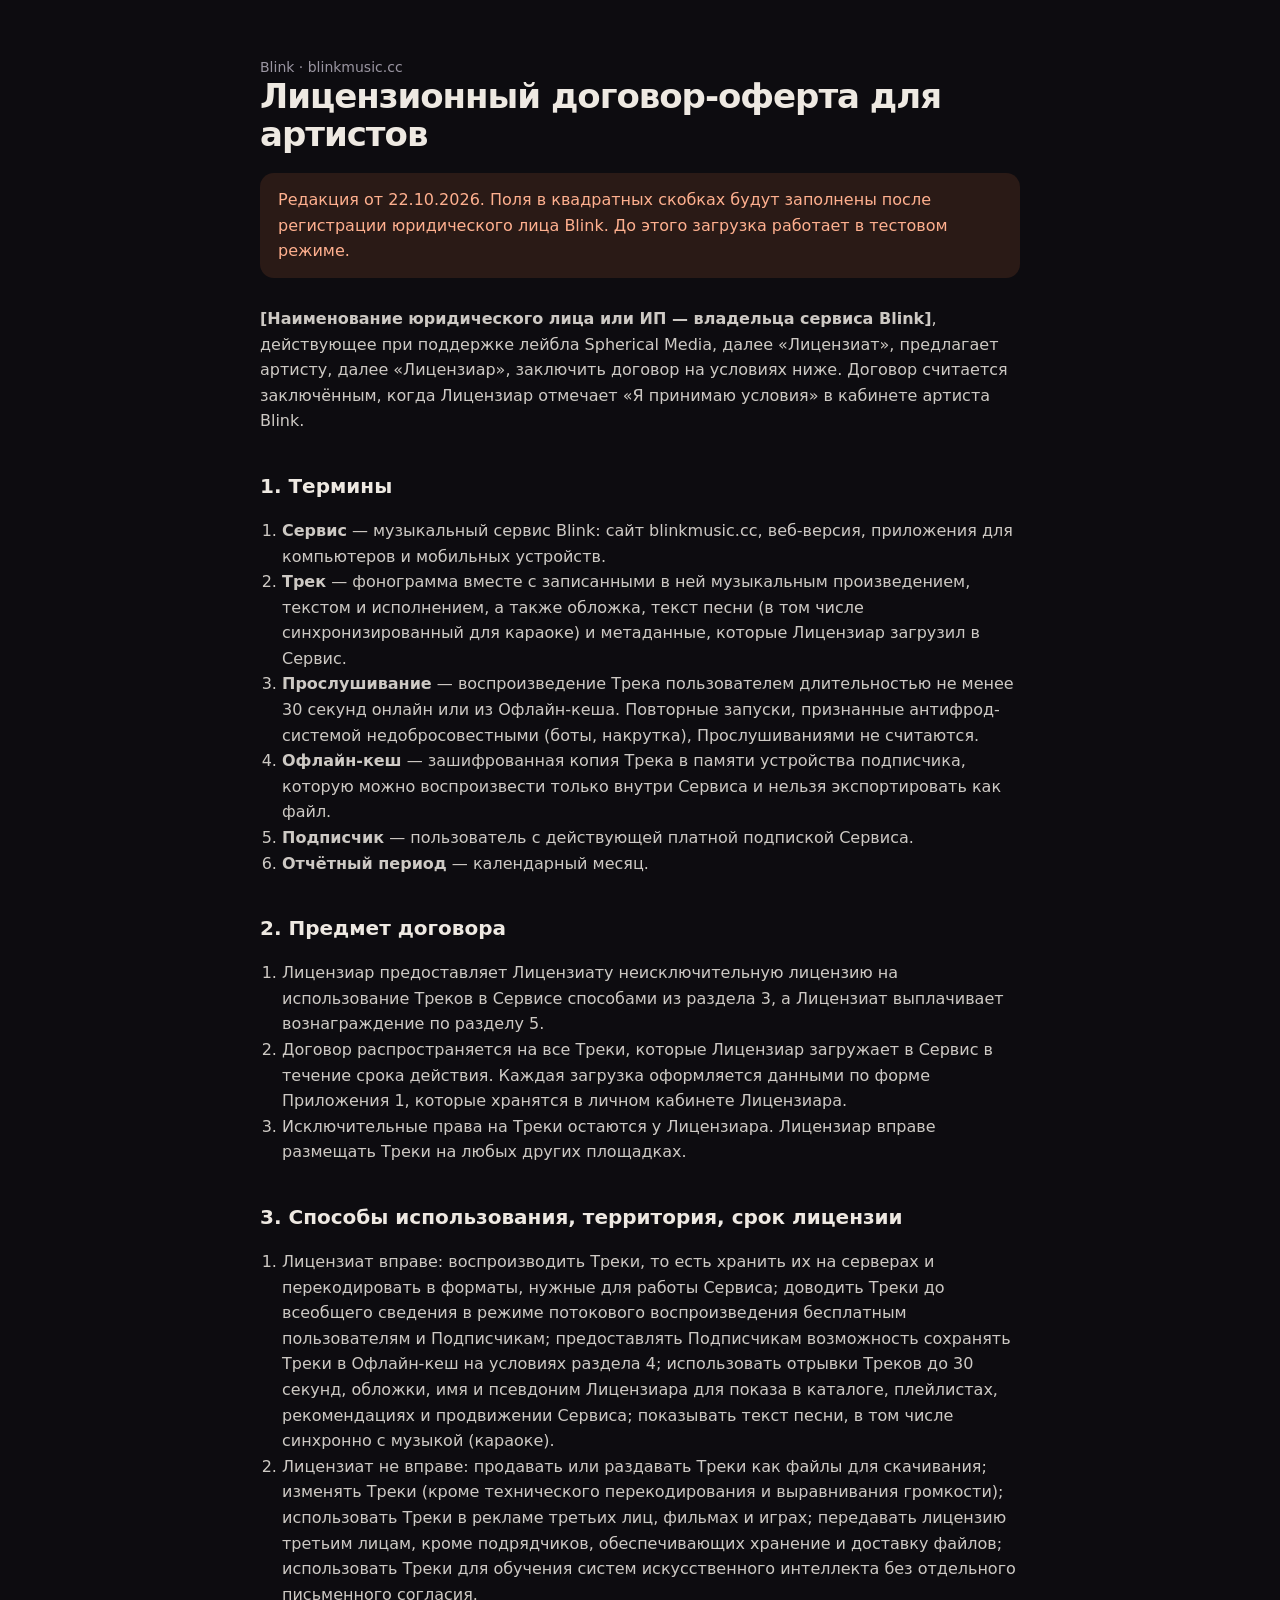
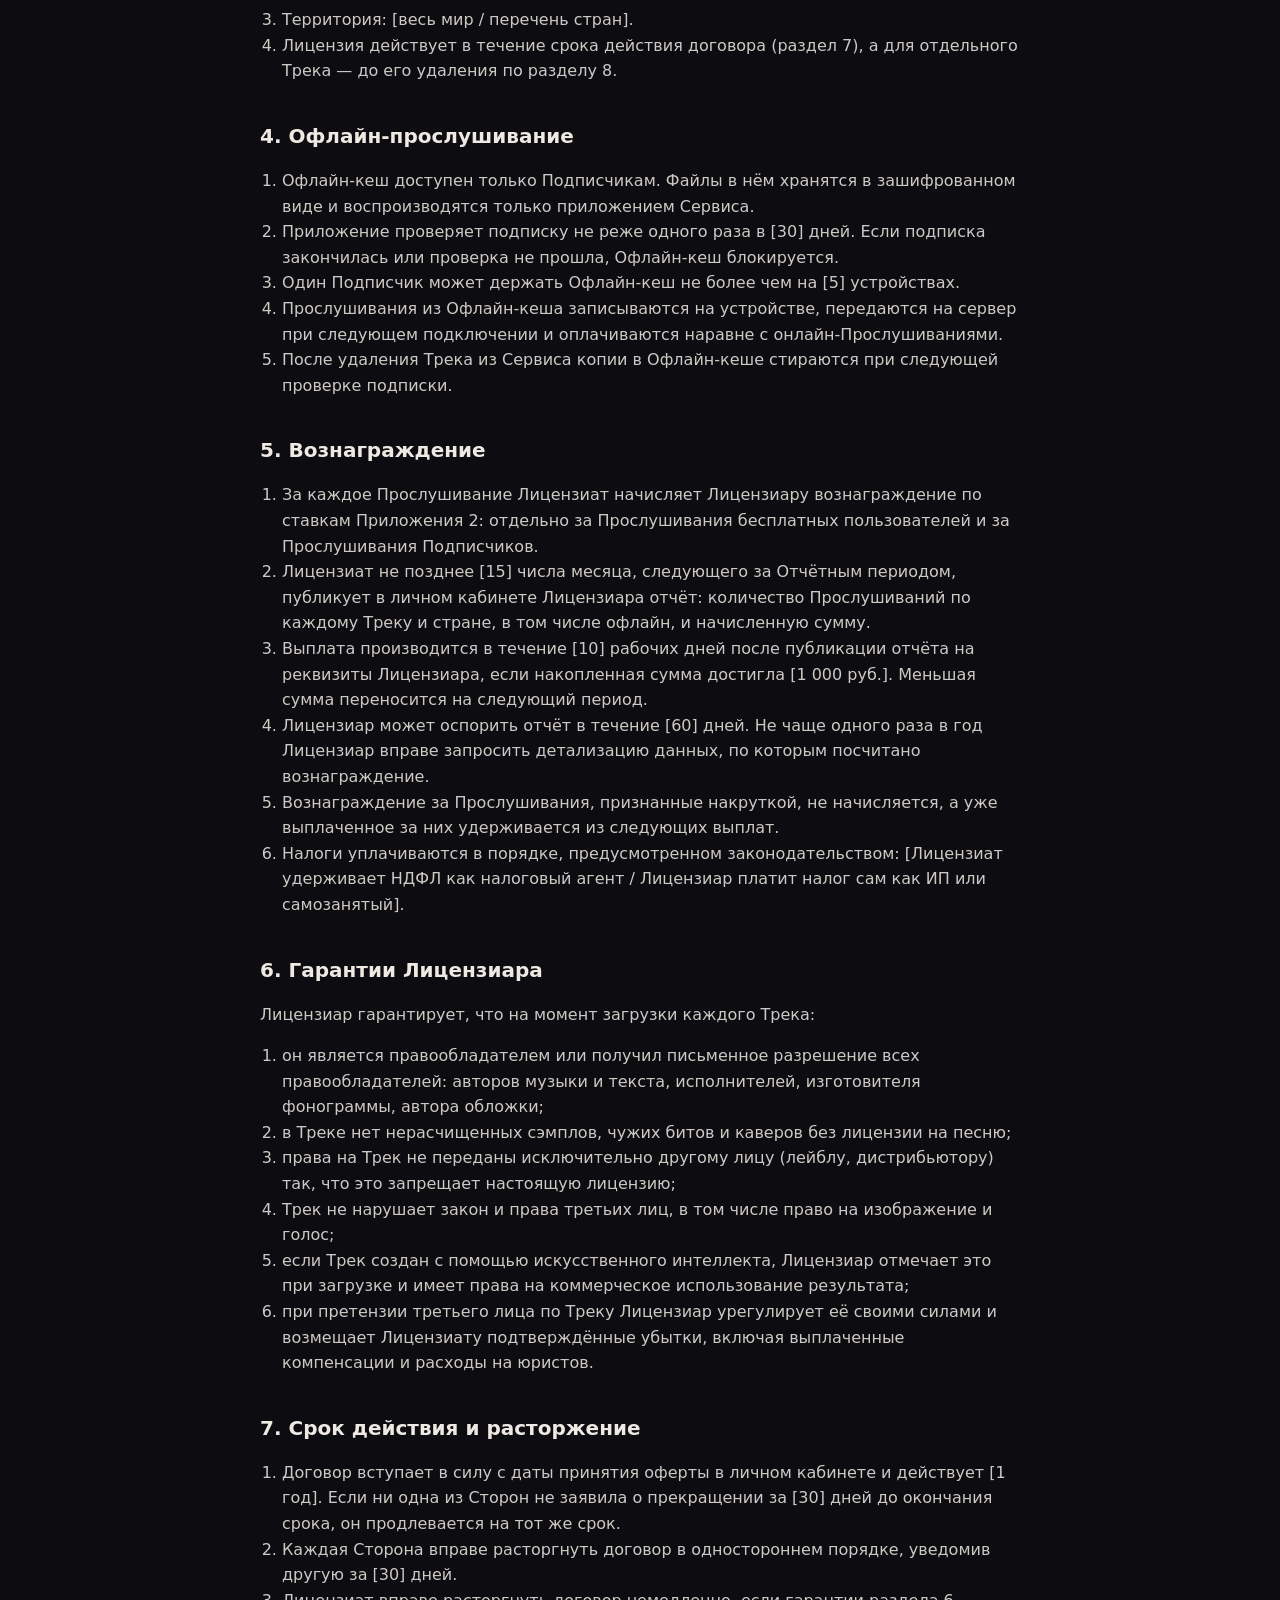
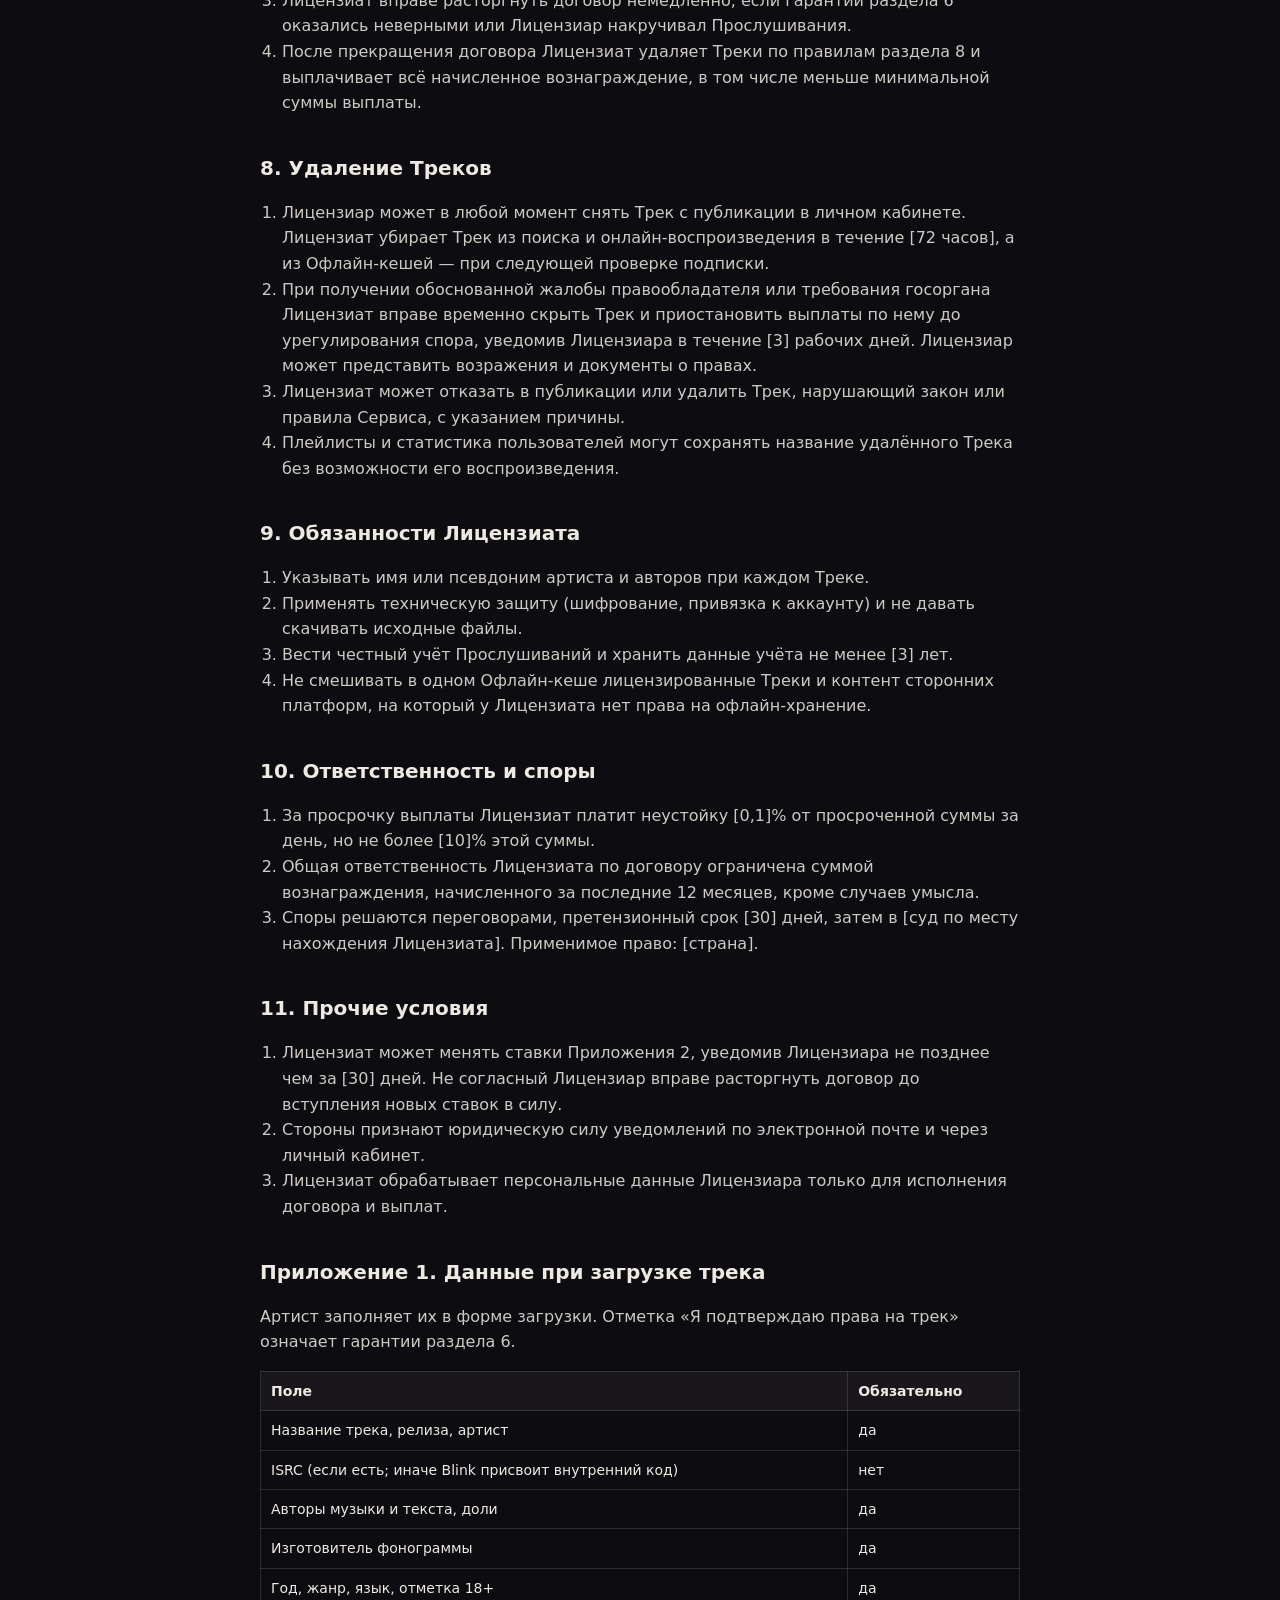
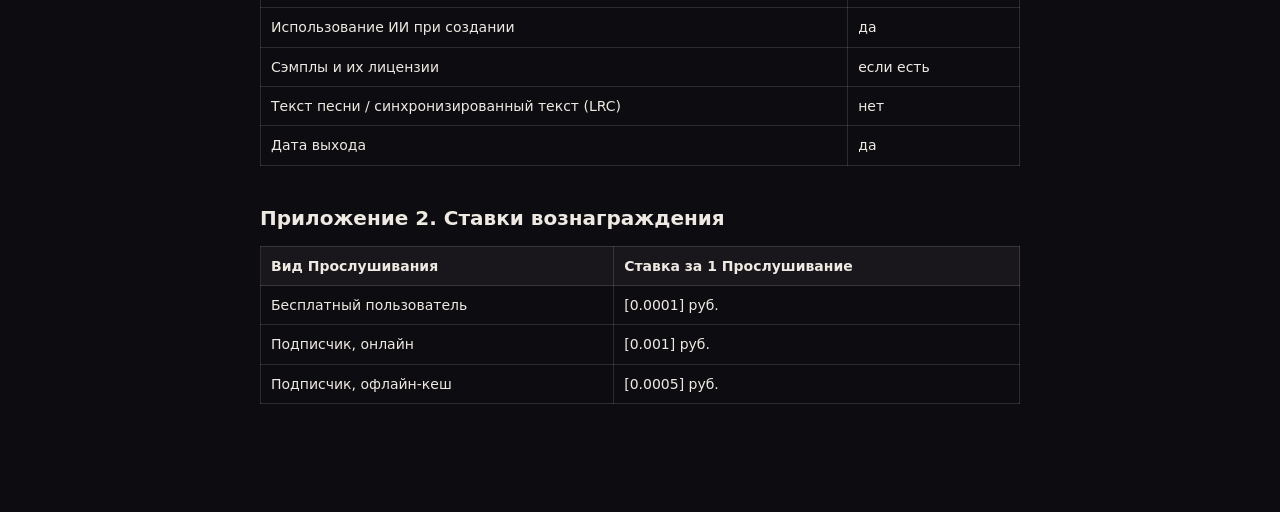
==== offer.html @ 53bf531b "Artist cabinet and Blink catalog" ====
<!doctype html>
<html lang="ru">
<head>
<meta charset="utf-8" />
<meta name="viewport" content="width=device-width, initial-scale=1" />
<title>Blink — оферта для артистов</title>
<link rel="icon" href="./favicon.ico" />
<style>
  :root { color-scheme: dark; }
  body { margin: 0; background: #0d0c10; color: #eee9e2; font: 16px/1.6 system-ui, -apple-system, 'Segoe UI', sans-serif; }
  main { max-width: 760px; margin: 0 auto; padding: 56px 20px 96px; }
  h1 { font-size: 34px; line-height: 1.1; letter-spacing: -0.03em; margin: 0 0 8px; }
  h2 { font-size: 20px; margin: 36px 0 10px; }
  p, li { color: rgba(238, 233, 226, 0.86); }
  .note { padding: 14px 18px; border-radius: 14px; background: rgba(255, 122, 69, 0.12); color: #ffb08f; margin: 20px 0 28px; }
  ol { padding-left: 22px; }
  table { border-collapse: collapse; width: 100%; margin: 12px 0; font-size: 14px; }
  td, th { border: 1px solid rgba(238, 233, 226, 0.14); padding: 8px 10px; text-align: left; vertical-align: top; }
  th { background: rgba(238, 233, 226, 0.05); }
  a { color: #ff7a45; }
  .muted { color: #9a95a1; font-size: 14px; }
</style>
</head>
<body>
<main>
  <div class="muted">Blink · blinkmusic.cc</div>
  <h1>Лицензионный договор-оферта для артистов</h1>
  <div class="note">Редакция от 22.10.2026. Поля в квадратных скобках будут заполнены после регистрации юридического лица Blink. До этого загрузка работает в тестовом режиме.</div>

  <p><b>[Наименование юридического лица или ИП — владельца сервиса Blink]</b>, действующее при поддержке лейбла Spherical Media, далее «Лицензиат», предлагает артисту, далее «Лицензиар», заключить договор на условиях ниже. Договор считается заключённым, когда Лицензиар отмечает «Я принимаю условия» в кабинете артиста Blink.</p>

  <h2>1. Термины</h2>
  <ol>
    <li><b>Сервис</b> — музыкальный сервис Blink: сайт blinkmusic.cc, веб-версия, приложения для компьютеров и мобильных устройств.</li>
    <li><b>Трек</b> — фонограмма вместе с записанными в ней музыкальным произведением, текстом и исполнением, а также обложка, текст песни (в том числе синхронизированный для караоке) и метаданные, которые Лицензиар загрузил в Сервис.</li>
    <li><b>Прослушивание</b> — воспроизведение Трека пользователем длительностью не менее 30 секунд онлайн или из Офлайн-кеша. Повторные запуски, признанные антифрод-системой недобросовестными (боты, накрутка), Прослушиваниями не считаются.</li>
    <li><b>Офлайн-кеш</b> — зашифрованная копия Трека в памяти устройства подписчика, которую можно воспроизвести только внутри Сервиса и нельзя экспортировать как файл.</li>
    <li><b>Подписчик</b> — пользователь с действующей платной подпиской Сервиса.</li>
    <li><b>Отчётный период</b> — календарный месяц.</li>
  </ol>

  <h2>2. Предмет договора</h2>
  <ol>
    <li>Лицензиар предоставляет Лицензиату неисключительную лицензию на использование Треков в Сервисе способами из раздела 3, а Лицензиат выплачивает вознаграждение по разделу 5.</li>
    <li>Договор распространяется на все Треки, которые Лицензиар загружает в Сервис в течение срока действия. Каждая загрузка оформляется данными по форме Приложения 1, которые хранятся в личном кабинете Лицензиара.</li>
    <li>Исключительные права на Треки остаются у Лицензиара. Лицензиар вправе размещать Треки на любых других площадках.</li>
  </ol>

  <h2>3. Способы использования, территория, срок лицензии</h2>
  <ol>
    <li>Лицензиат вправе: воспроизводить Треки, то есть хранить их на серверах и перекодировать в форматы, нужные для работы Сервиса; доводить Треки до всеобщего сведения в режиме потокового воспроизведения бесплатным пользователям и Подписчикам; предоставлять Подписчикам возможность сохранять Треки в Офлайн-кеш на условиях раздела 4; использовать отрывки Треков до 30 секунд, обложки, имя и псевдоним Лицензиара для показа в каталоге, плейлистах, рекомендациях и продвижении Сервиса; показывать текст песни, в том числе синхронно с музыкой (караоке).</li>
    <li>Лицензиат не вправе: продавать или раздавать Треки как файлы для скачивания; изменять Треки (кроме технического перекодирования и выравнивания громкости); использовать Треки в рекламе третьих лиц, фильмах и играх; передавать лицензию третьим лицам, кроме подрядчиков, обеспечивающих хранение и доставку файлов; использовать Треки для обучения систем искусственного интеллекта без отдельного письменного согласия.</li>
    <li>Территория: [весь мир / перечень стран].</li>
    <li>Лицензия действует в течение срока действия договора (раздел 7), а для отдельного Трека — до его удаления по разделу 8.</li>
  </ol>

  <h2>4. Офлайн-прослушивание</h2>
  <ol>
    <li>Офлайн-кеш доступен только Подписчикам. Файлы в нём хранятся в зашифрованном виде и воспроизводятся только приложением Сервиса.</li>
    <li>Приложение проверяет подписку не реже одного раза в [30] дней. Если подписка закончилась или проверка не прошла, Офлайн-кеш блокируется.</li>
    <li>Один Подписчик может держать Офлайн-кеш не более чем на [5] устройствах.</li>
    <li>Прослушивания из Офлайн-кеша записываются на устройстве, передаются на сервер при следующем подключении и оплачиваются наравне с онлайн-Прослушиваниями.</li>
    <li>После удаления Трека из Сервиса копии в Офлайн-кеше стираются при следующей проверке подписки.</li>
  </ol>

  <h2>5. Вознаграждение</h2>
  <ol>
    <li>За каждое Прослушивание Лицензиат начисляет Лицензиару вознаграждение по ставкам Приложения 2: отдельно за Прослушивания бесплатных пользователей и за Прослушивания Подписчиков.</li>
    <li>Лицензиат не позднее [15] числа месяца, следующего за Отчётным периодом, публикует в личном кабинете Лицензиара отчёт: количество Прослушиваний по каждому Треку и стране, в том числе офлайн, и начисленную сумму.</li>
    <li>Выплата производится в течение [10] рабочих дней после публикации отчёта на реквизиты Лицензиара, если накопленная сумма достигла [1 000 руб.]. Меньшая сумма переносится на следующий период.</li>
    <li>Лицензиар может оспорить отчёт в течение [60] дней. Не чаще одного раза в год Лицензиар вправе запросить детализацию данных, по которым посчитано вознаграждение.</li>
    <li>Вознаграждение за Прослушивания, признанные накруткой, не начисляется, а уже выплаченное за них удерживается из следующих выплат.</li>
    <li>Налоги уплачиваются в порядке, предусмотренном законодательством: [Лицензиат удерживает НДФЛ как налоговый агент / Лицензиар платит налог сам как ИП или самозанятый].</li>
  </ol>

  <h2>6. Гарантии Лицензиара</h2>
  <p>Лицензиар гарантирует, что на момент загрузки каждого Трека:</p>
  <ol>
    <li>он является правообладателем или получил письменное разрешение всех правообладателей: авторов музыки и текста, исполнителей, изготовителя фонограммы, автора обложки;</li>
    <li>в Треке нет нерасчищенных сэмплов, чужих битов и каверов без лицензии на песню;</li>
    <li>права на Трек не переданы исключительно другому лицу (лейблу, дистрибьютору) так, что это запрещает настоящую лицензию;</li>
    <li>Трек не нарушает закон и права третьих лиц, в том числе право на изображение и голос;</li>
    <li>если Трек создан с помощью искусственного интеллекта, Лицензиар отмечает это при загрузке и имеет права на коммерческое использование результата;</li>
    <li>при претензии третьего лица по Треку Лицензиар урегулирует её своими силами и возмещает Лицензиату подтверждённые убытки, включая выплаченные компенсации и расходы на юристов.</li>
  </ol>

  <h2>7. Срок действия и расторжение</h2>
  <ol>
    <li>Договор вступает в силу с даты принятия оферты в личном кабинете и действует [1 год]. Если ни одна из Сторон не заявила о прекращении за [30] дней до окончания срока, он продлевается на тот же срок.</li>
    <li>Каждая Сторона вправе расторгнуть договор в одностороннем порядке, уведомив другую за [30] дней.</li>
    <li>Лицензиат вправе расторгнуть договор немедленно, если гарантии раздела 6 оказались неверными или Лицензиар накручивал Прослушивания.</li>
    <li>После прекращения договора Лицензиат удаляет Треки по правилам раздела 8 и выплачивает всё начисленное вознаграждение, в том числе меньше минимальной суммы выплаты.</li>
  </ol>

  <h2>8. Удаление Треков</h2>
  <ol>
    <li>Лицензиар может в любой момент снять Трек с публикации в личном кабинете. Лицензиат убирает Трек из поиска и онлайн-воспроизведения в течение [72 часов], а из Офлайн-кешей — при следующей проверке подписки.</li>
    <li>При получении обоснованной жалобы правообладателя или требования госоргана Лицензиат вправе временно скрыть Трек и приостановить выплаты по нему до урегулирования спора, уведомив Лицензиара в течение [3] рабочих дней. Лицензиар может представить возражения и документы о правах.</li>
    <li>Лицензиат может отказать в публикации или удалить Трек, нарушающий закон или правила Сервиса, с указанием причины.</li>
    <li>Плейлисты и статистика пользователей могут сохранять название удалённого Трека без возможности его воспроизведения.</li>
  </ol>

  <h2>9. Обязанности Лицензиата</h2>
  <ol>
    <li>Указывать имя или псевдоним артиста и авторов при каждом Треке.</li>
    <li>Применять техническую защиту (шифрование, привязка к аккаунту) и не давать скачивать исходные файлы.</li>
    <li>Вести честный учёт Прослушиваний и хранить данные учёта не менее [3] лет.</li>
    <li>Не смешивать в одном Офлайн-кеше лицензированные Треки и контент сторонних платформ, на который у Лицензиата нет права на офлайн-хранение.</li>
  </ol>

  <h2>10. Ответственность и споры</h2>
  <ol>
    <li>За просрочку выплаты Лицензиат платит неустойку [0,1]% от просроченной суммы за день, но не более [10]% этой суммы.</li>
    <li>Общая ответственность Лицензиата по договору ограничена суммой вознаграждения, начисленного за последние 12 месяцев, кроме случаев умысла.</li>
    <li>Споры решаются переговорами, претензионный срок [30] дней, затем в [суд по месту нахождения Лицензиата]. Применимое право: [страна].</li>
  </ol>

  <h2>11. Прочие условия</h2>
  <ol>
    <li>Лицензиат может менять ставки Приложения 2, уведомив Лицензиара не позднее чем за [30] дней. Не согласный Лицензиар вправе расторгнуть договор до вступления новых ставок в силу.</li>
    <li>Стороны признают юридическую силу уведомлений по электронной почте и через личный кабинет.</li>
    <li>Лицензиат обрабатывает персональные данные Лицензиара только для исполнения договора и выплат.</li>
  </ol>

  <h2>Приложение 1. Данные при загрузке трека</h2>
  <p>Артист заполняет их в форме загрузки. Отметка «Я подтверждаю права на трек» означает гарантии раздела 6.</p>
  <table>
    <tr><th>Поле</th><th>Обязательно</th></tr>
    <tr><td>Название трека, релиза, артист</td><td>да</td></tr>
    <tr><td>ISRC (если есть; иначе Blink присвоит внутренний код)</td><td>нет</td></tr>
    <tr><td>Авторы музыки и текста, доли</td><td>да</td></tr>
    <tr><td>Изготовитель фонограммы</td><td>да</td></tr>
    <tr><td>Год, жанр, язык, отметка 18+</td><td>да</td></tr>
    <tr><td>Использование ИИ при создании</td><td>да</td></tr>
    <tr><td>Сэмплы и их лицензии</td><td>если есть</td></tr>
    <tr><td>Текст песни / синхронизированный текст (LRC)</td><td>нет</td></tr>
    <tr><td>Дата выхода</td><td>да</td></tr>
  </table>

  <h2>Приложение 2. Ставки вознаграждения</h2>
  <table>
    <tr><th>Вид Прослушивания</th><th>Ставка за 1 Прослушивание</th></tr>
    <tr><td>Бесплатный пользователь</td><td>[0.0001] руб.</td></tr>
    <tr><td>Подписчик, онлайн</td><td>[0.001] руб.</td></tr>
    <tr><td>Подписчик, офлайн-кеш</td><td>[0.0005] руб.</td></tr>
  </table>
</main>
</body>
</html>
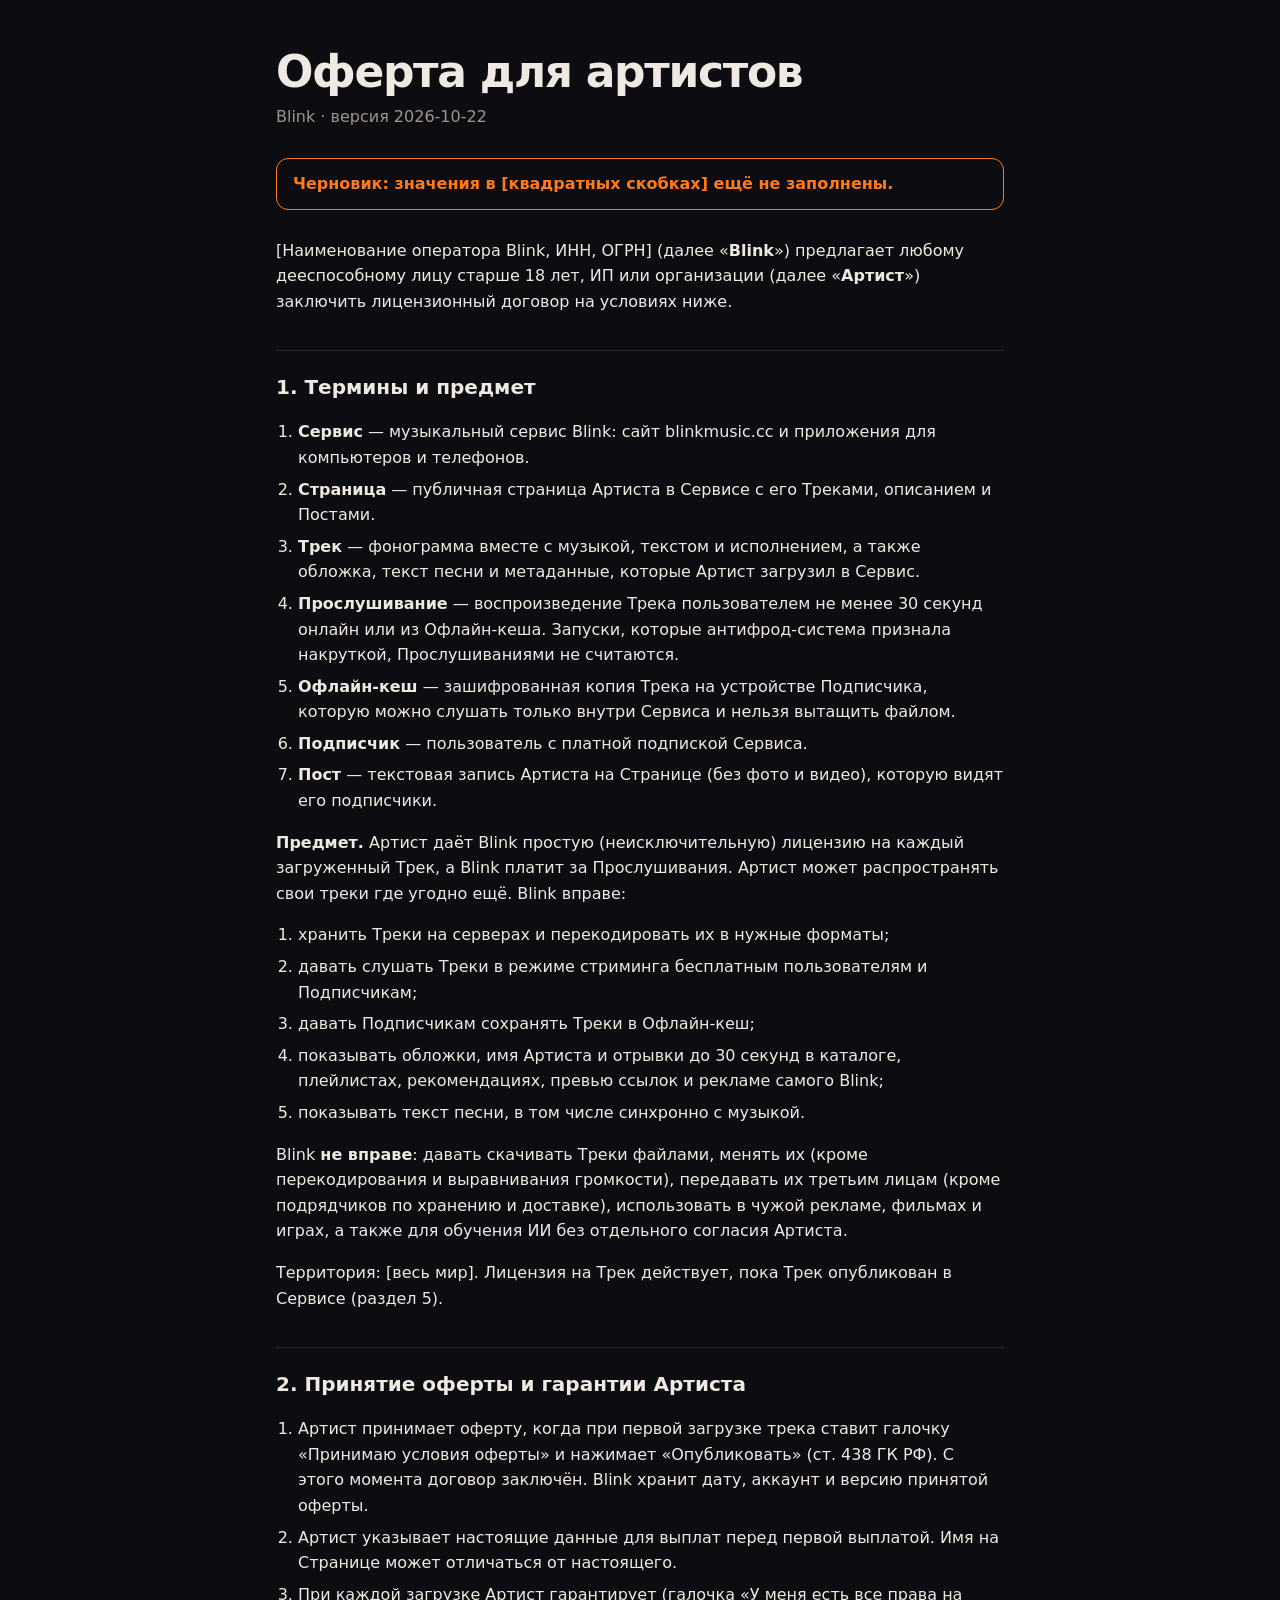
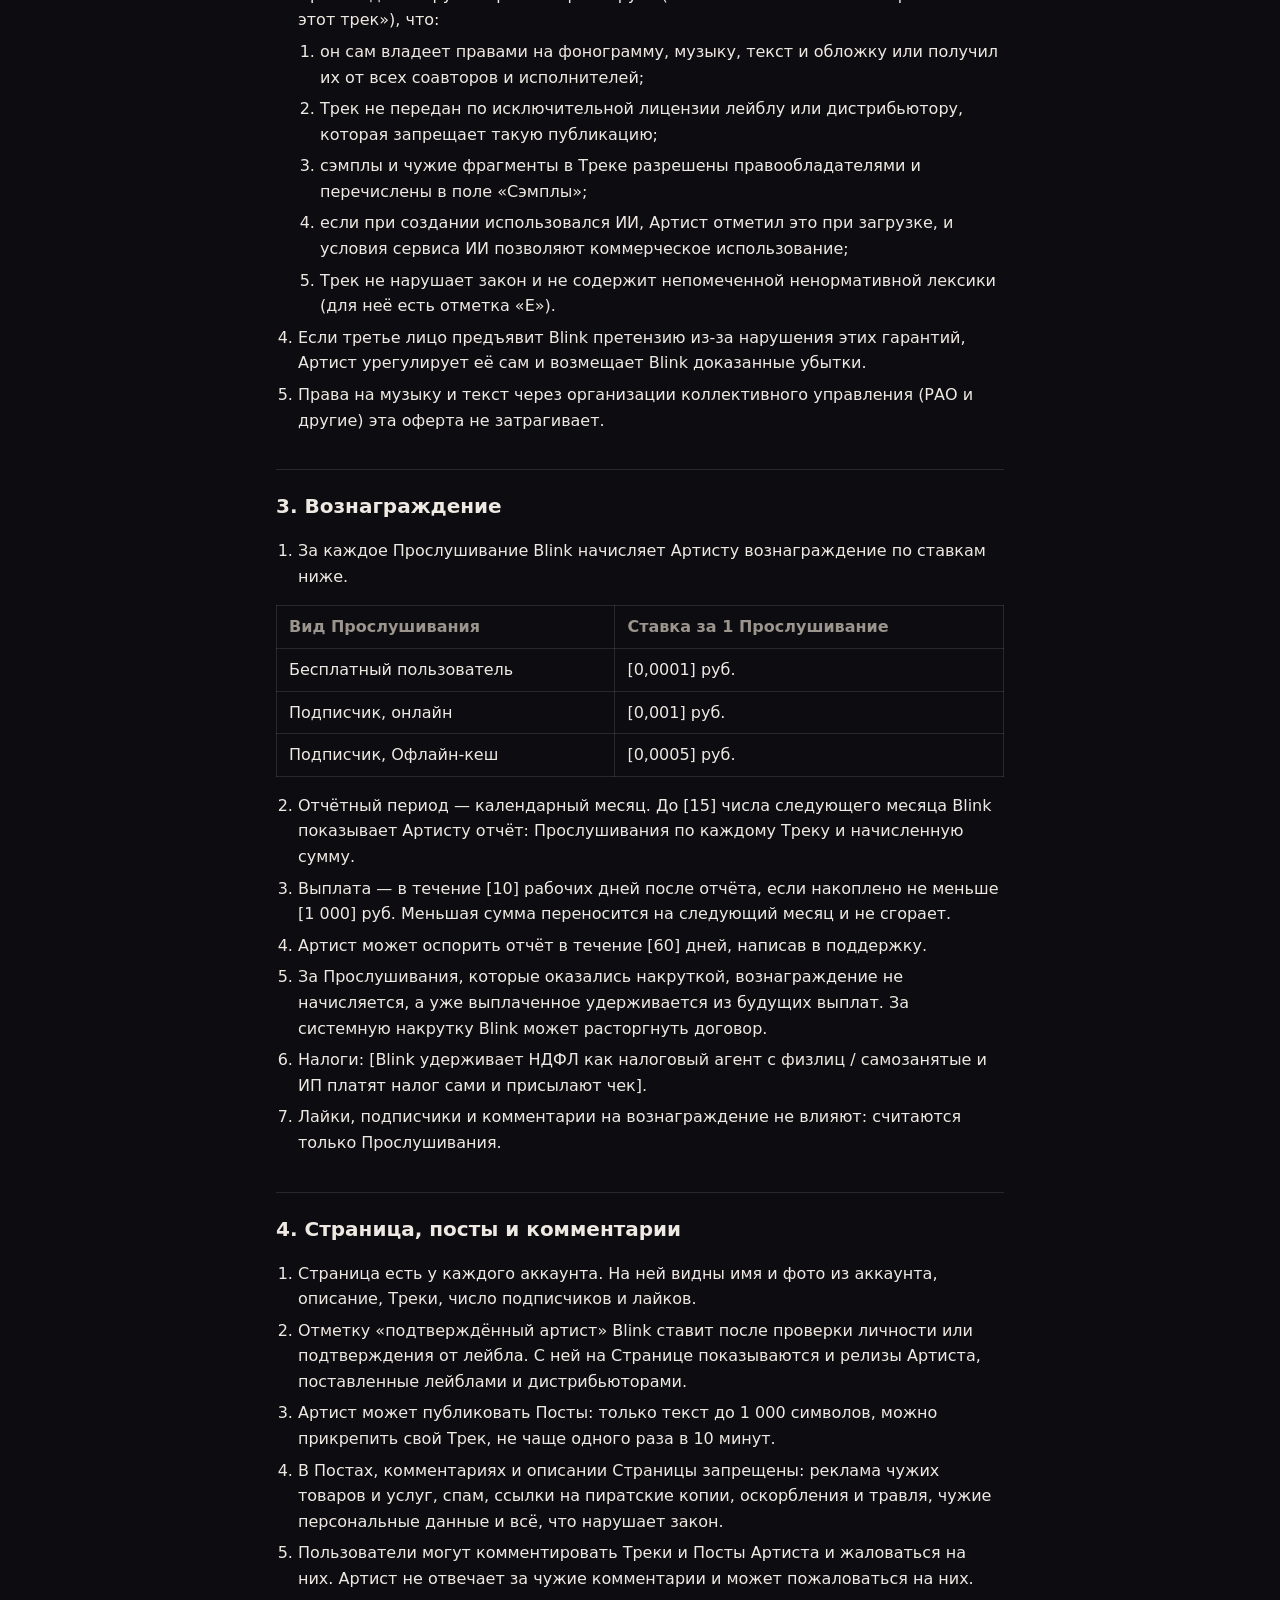
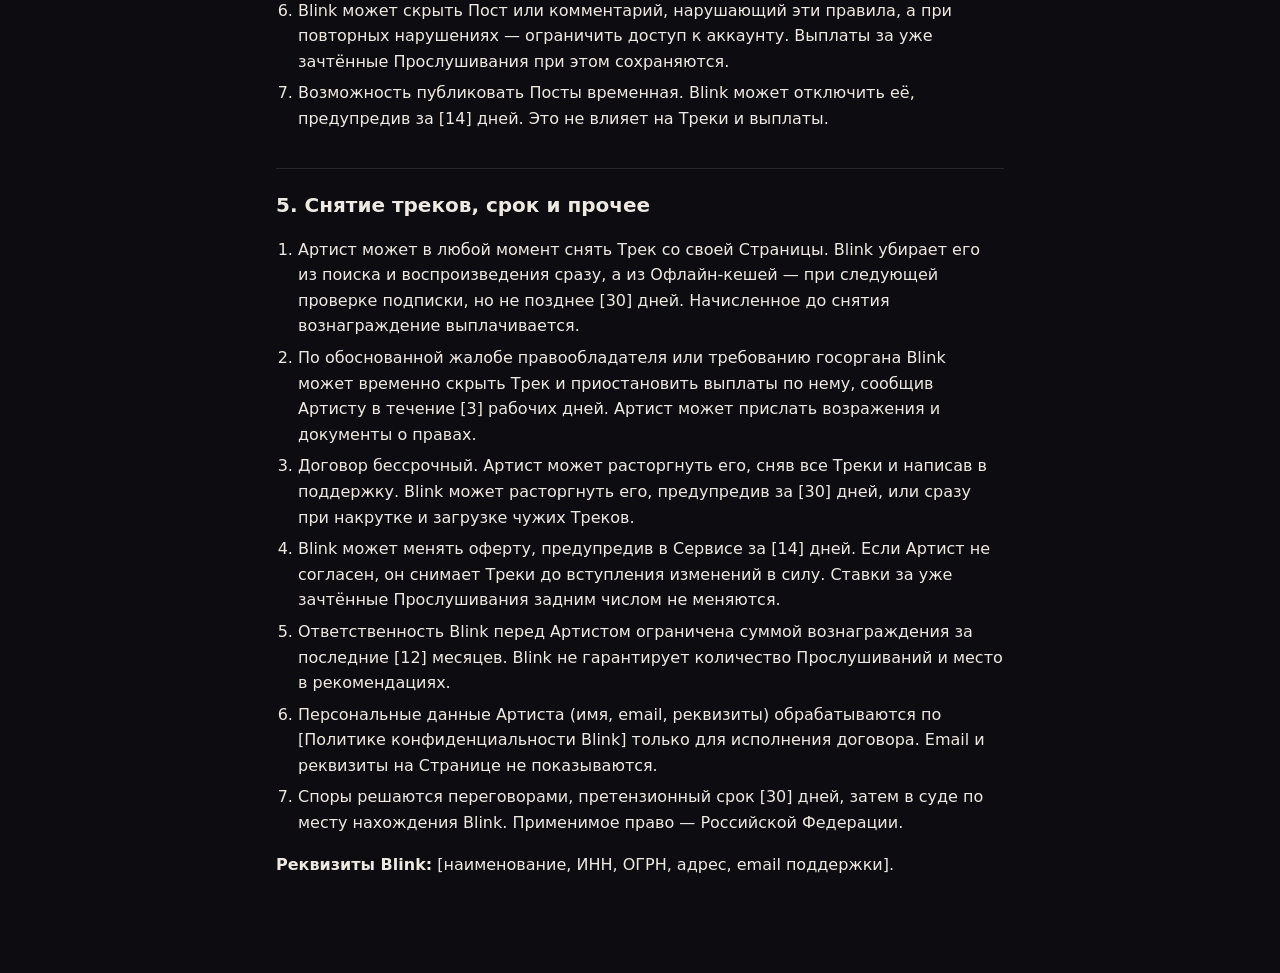
==== commit feeb3777: "Blink 1.7.2" ====
--- a/offer.html
+++ b/offer.html
@@ -1,149 +1,115 @@
 <!doctype html>
 <html lang="ru">
 <head>
-<meta charset="utf-8" />
-<meta name="viewport" content="width=device-width, initial-scale=1" />
-<title>Blink — оферта для артистов</title>
-<link rel="icon" href="./favicon.ico" />
+<meta charset="utf-8">
+<meta name="viewport" content="width=device-width, initial-scale=1">
+<title>Оферта для артистов · Blink</title>
+<meta name="description" content="Условия, на которых артисты публикуют свои треки в Blink.">
+<meta name="robots" content="noindex">
 <style>
-  :root { color-scheme: dark; }
-  body { margin: 0; background: #0d0c10; color: #eee9e2; font: 16px/1.6 system-ui, -apple-system, 'Segoe UI', sans-serif; }
-  main { max-width: 760px; margin: 0 auto; padding: 56px 20px 96px; }
-  h1 { font-size: 34px; line-height: 1.1; letter-spacing: -0.03em; margin: 0 0 8px; }
-  h2 { font-size: 20px; margin: 36px 0 10px; }
-  p, li { color: rgba(238, 233, 226, 0.86); }
-  .note { padding: 14px 18px; border-radius: 14px; background: rgba(255, 122, 69, 0.12); color: #ffb08f; margin: 20px 0 28px; }
-  ol { padding-left: 22px; }
-  table { border-collapse: collapse; width: 100%; margin: 12px 0; font-size: 14px; }
-  td, th { border: 1px solid rgba(238, 233, 226, 0.14); padding: 8px 10px; text-align: left; vertical-align: top; }
-  th { background: rgba(238, 233, 226, 0.05); }
-  a { color: #ff7a45; }
-  .muted { color: #9a95a1; font-size: 14px; }
+  :root { --ink: #0d0c10; --bone: #eee9e2; --mute: #9b958d; --line: rgba(238, 233, 226, 0.12); --accent: #ff7a1a; }
+  * { box-sizing: border-box; }
+  body { margin: 0; background: var(--ink); color: var(--bone); font: 16px/1.6 system-ui, -apple-system, 'Segoe UI', sans-serif; }
+  main { max-width: 760px; margin: 0 auto; padding: 48px 16px 80px; }
+  h1 { font-size: clamp(30px, 6vw, 44px); letter-spacing: -0.03em; line-height: 1.1; margin: 0 0 8px; }
+  h2 { font-size: 20px; margin: 36px 0 10px; padding-top: 20px; border-top: 1px solid var(--line); }
+  .meta { color: var(--mute); margin-bottom: 28px; }
+  .draft { border: 1px solid var(--accent); color: var(--accent); border-radius: 12px; padding: 12px 16px; margin-bottom: 28px; font-weight: 600; }
+  ol { padding-left: 22px; } ol ol { margin: 6px 0; }
+  li { margin: 6px 0; }
+  table { border-collapse: collapse; width: 100%; margin: 10px 0 16px; }
+  td, th { border: 1px solid var(--line); padding: 8px 12px; text-align: left; }
+  th { color: var(--mute); font-weight: 600; }
+  a { color: var(--accent); }
 </style>
 </head>
 <body>
 <main>
-  <div class="muted">Blink · blinkmusic.cc</div>
-  <h1>Лицензионный договор-оферта для артистов</h1>
-  <div class="note">Редакция от 22.10.2026. Поля в квадратных скобках будут заполнены после регистрации юридического лица Blink. До этого загрузка работает в тестовом режиме.</div>
+<h1>Оферта для артистов</h1>
+<div class="meta">Blink · версия 2026-10-22</div>
+<div class="draft">Черновик: значения в [квадратных скобках] ещё не заполнены.</div>
 
-  <p><b>[Наименование юридического лица или ИП — владельца сервиса Blink]</b>, действующее при поддержке лейбла Spherical Media, далее «Лицензиат», предлагает артисту, далее «Лицензиар», заключить договор на условиях ниже. Договор считается заключённым, когда Лицензиар отмечает «Я принимаю условия» в кабинете артиста Blink.</p>
+<p>[Наименование оператора Blink, ИНН, ОГРН] (далее «<b>Blink</b>») предлагает любому дееспособному лицу старше 18 лет, ИП или организации (далее «<b>Артист</b>») заключить лицензионный договор на условиях ниже.</p>
 
-  <h2>1. Термины</h2>
-  <ol>
-    <li><b>Сервис</b> — музыкальный сервис Blink: сайт blinkmusic.cc, веб-версия, приложения для компьютеров и мобильных устройств.</li>
-    <li><b>Трек</b> — фонограмма вместе с записанными в ней музыкальным произведением, текстом и исполнением, а также обложка, текст песни (в том числе синхронизированный для караоке) и метаданные, которые Лицензиар загрузил в Сервис.</li>
-    <li><b>Прослушивание</b> — воспроизведение Трека пользователем длительностью не менее 30 секунд онлайн или из Офлайн-кеша. Повторные запуски, признанные антифрод-системой недобросовестными (боты, накрутка), Прослушиваниями не считаются.</li>
-    <li><b>Офлайн-кеш</b> — зашифрованная копия Трека в памяти устройства подписчика, которую можно воспроизвести только внутри Сервиса и нельзя экспортировать как файл.</li>
-    <li><b>Подписчик</b> — пользователь с действующей платной подпиской Сервиса.</li>
-    <li><b>Отчётный период</b> — календарный месяц.</li>
-  </ol>
+<h2>1. Термины и предмет</h2>
+<ol>
+  <li><b>Сервис</b> — музыкальный сервис Blink: сайт blinkmusic.cc и приложения для компьютеров и телефонов.</li>
+  <li><b>Страница</b> — публичная страница Артиста в Сервисе с его Треками, описанием и Постами.</li>
+  <li><b>Трек</b> — фонограмма вместе с музыкой, текстом и исполнением, а также обложка, текст песни и метаданные, которые Артист загрузил в Сервис.</li>
+  <li><b>Прослушивание</b> — воспроизведение Трека пользователем не менее 30 секунд онлайн или из Офлайн-кеша. Запуски, которые антифрод-система признала накруткой, Прослушиваниями не считаются.</li>
+  <li><b>Офлайн-кеш</b> — зашифрованная копия Трека на устройстве Подписчика, которую можно слушать только внутри Сервиса и нельзя вытащить файлом.</li>
+  <li><b>Подписчик</b> — пользователь с платной подпиской Сервиса.</li>
+  <li><b>Пост</b> — текстовая запись Артиста на Странице (без фото и видео), которую видят его подписчики.</li>
+</ol>
+<p><b>Предмет.</b> Артист даёт Blink простую (неисключительную) лицензию на каждый загруженный Трек, а Blink платит за Прослушивания. Артист может распространять свои треки где угодно ещё. Blink вправе:</p>
+<ol>
+  <li>хранить Треки на серверах и перекодировать их в нужные форматы;</li>
+  <li>давать слушать Треки в режиме стриминга бесплатным пользователям и Подписчикам;</li>
+  <li>давать Подписчикам сохранять Треки в Офлайн-кеш;</li>
+  <li>показывать обложки, имя Артиста и отрывки до 30 секунд в каталоге, плейлистах, рекомендациях, превью ссылок и рекламе самого Blink;</li>
+  <li>показывать текст песни, в том числе синхронно с музыкой.</li>
+</ol>
+<p>Blink <b>не вправе</b>: давать скачивать Треки файлами, менять их (кроме перекодирования и выравнивания громкости), передавать их третьим лицам (кроме подрядчиков по хранению и доставке), использовать в чужой рекламе, фильмах и играх, а также для обучения ИИ без отдельного согласия Артиста.</p>
+<p>Территория: [весь мир]. Лицензия на Трек действует, пока Трек опубликован в Сервисе (раздел 5).</p>
 
-  <h2>2. Предмет договора</h2>
-  <ol>
-    <li>Лицензиар предоставляет Лицензиату неисключительную лицензию на использование Треков в Сервисе способами из раздела 3, а Лицензиат выплачивает вознаграждение по разделу 5.</li>
-    <li>Договор распространяется на все Треки, которые Лицензиар загружает в Сервис в течение срока действия. Каждая загрузка оформляется данными по форме Приложения 1, которые хранятся в личном кабинете Лицензиара.</li>
-    <li>Исключительные права на Треки остаются у Лицензиара. Лицензиар вправе размещать Треки на любых других площадках.</li>
-  </ol>
+<h2>2. Принятие оферты и гарантии Артиста</h2>
+<ol>
+  <li>Артист принимает оферту, когда при первой загрузке трека ставит галочку «Принимаю условия оферты» и нажимает «Опубликовать» (ст. 438 ГК РФ). С этого момента договор заключён. Blink хранит дату, аккаунт и версию принятой оферты.</li>
+  <li>Артист указывает настоящие данные для выплат перед первой выплатой. Имя на Странице может отличаться от настоящего.</li>
+  <li>При каждой загрузке Артист гарантирует (галочка «У меня есть все права на этот трек»), что:
+    <ol>
+      <li>он сам владеет правами на фонограмму, музыку, текст и обложку или получил их от всех соавторов и исполнителей;</li>
+      <li>Трек не передан по исключительной лицензии лейблу или дистрибьютору, которая запрещает такую публикацию;</li>
+      <li>сэмплы и чужие фрагменты в Треке разрешены правообладателями и перечислены в поле «Сэмплы»;</li>
+      <li>если при создании использовался ИИ, Артист отметил это при загрузке, и условия сервиса ИИ позволяют коммерческое использование;</li>
+      <li>Трек не нарушает закон и не содержит непомеченной ненормативной лексики (для неё есть отметка «E»).</li>
+    </ol>
+  </li>
+  <li>Если третье лицо предъявит Blink претензию из-за нарушения этих гарантий, Артист урегулирует её сам и возмещает Blink доказанные убытки.</li>
+  <li>Права на музыку и текст через организации коллективного управления (РАО и другие) эта оферта не затрагивает.</li>
+</ol>
 
-  <h2>3. Способы использования, территория, срок лицензии</h2>
-  <ol>
-    <li>Лицензиат вправе: воспроизводить Треки, то есть хранить их на серверах и перекодировать в форматы, нужные для работы Сервиса; доводить Треки до всеобщего сведения в режиме потокового воспроизведения бесплатным пользователям и Подписчикам; предоставлять Подписчикам возможность сохранять Треки в Офлайн-кеш на условиях раздела 4; использовать отрывки Треков до 30 секунд, обложки, имя и псевдоним Лицензиара для показа в каталоге, плейлистах, рекомендациях и продвижении Сервиса; показывать текст песни, в том числе синхронно с музыкой (караоке).</li>
-    <li>Лицензиат не вправе: продавать или раздавать Треки как файлы для скачивания; изменять Треки (кроме технического перекодирования и выравнивания громкости); использовать Треки в рекламе третьих лиц, фильмах и играх; передавать лицензию третьим лицам, кроме подрядчиков, обеспечивающих хранение и доставку файлов; использовать Треки для обучения систем искусственного интеллекта без отдельного письменного согласия.</li>
-    <li>Территория: [весь мир / перечень стран].</li>
-    <li>Лицензия действует в течение срока действия договора (раздел 7), а для отдельного Трека — до его удаления по разделу 8.</li>
-  </ol>
+<h2>3. Вознаграждение</h2>
+<ol>
+  <li>За каждое Прослушивание Blink начисляет Артисту вознаграждение по ставкам ниже.</li>
+</ol>
+<table>
+  <tr><th>Вид Прослушивания</th><th>Ставка за 1 Прослушивание</th></tr>
+  <tr><td>Бесплатный пользователь</td><td>[0,0001] руб.</td></tr>
+  <tr><td>Подписчик, онлайн</td><td>[0,001] руб.</td></tr>
+  <tr><td>Подписчик, Офлайн-кеш</td><td>[0,0005] руб.</td></tr>
+</table>
+<ol start="2">
+  <li>Отчётный период — календарный месяц. До [15] числа следующего месяца Blink показывает Артисту отчёт: Прослушивания по каждому Треку и начисленную сумму.</li>
+  <li>Выплата — в течение [10] рабочих дней после отчёта, если накоплено не меньше [1 000] руб. Меньшая сумма переносится на следующий месяц и не сгорает.</li>
+  <li>Артист может оспорить отчёт в течение [60] дней, написав в поддержку.</li>
+  <li>За Прослушивания, которые оказались накруткой, вознаграждение не начисляется, а уже выплаченное удерживается из будущих выплат. За системную накрутку Blink может расторгнуть договор.</li>
+  <li>Налоги: [Blink удерживает НДФЛ как налоговый агент с физлиц / самозанятые и ИП платят налог сами и присылают чек].</li>
+  <li>Лайки, подписчики и комментарии на вознаграждение не влияют: считаются только Прослушивания.</li>
+</ol>
 
-  <h2>4. Офлайн-прослушивание</h2>
-  <ol>
-    <li>Офлайн-кеш доступен только Подписчикам. Файлы в нём хранятся в зашифрованном виде и воспроизводятся только приложением Сервиса.</li>
-    <li>Приложение проверяет подписку не реже одного раза в [30] дней. Если подписка закончилась или проверка не прошла, Офлайн-кеш блокируется.</li>
-    <li>Один Подписчик может держать Офлайн-кеш не более чем на [5] устройствах.</li>
-    <li>Прослушивания из Офлайн-кеша записываются на устройстве, передаются на сервер при следующем подключении и оплачиваются наравне с онлайн-Прослушиваниями.</li>
-    <li>После удаления Трека из Сервиса копии в Офлайн-кеше стираются при следующей проверке подписки.</li>
-  </ol>
+<h2>4. Страница, посты и комментарии</h2>
+<ol>
+  <li>Страница есть у каждого аккаунта. На ней видны имя и фото из аккаунта, описание, Треки, число подписчиков и лайков.</li>
+  <li>Отметку «подтверждённый артист» Blink ставит после проверки личности или подтверждения от лейбла. С ней на Странице показываются и релизы Артиста, поставленные лейблами и дистрибьюторами.</li>
+  <li>Артист может публиковать Посты: только текст до 1 000 символов, можно прикрепить свой Трек, не чаще одного раза в 10 минут.</li>
+  <li>В Постах, комментариях и описании Страницы запрещены: реклама чужих товаров и услуг, спам, ссылки на пиратские копии, оскорбления и травля, чужие персональные данные и всё, что нарушает закон.</li>
+  <li>Пользователи могут комментировать Треки и Посты Артиста и жаловаться на них. Артист не отвечает за чужие комментарии и может пожаловаться на них.</li>
+  <li>Blink может скрыть Пост или комментарий, нарушающий эти правила, а при повторных нарушениях — ограничить доступ к аккаунту. Выплаты за уже зачтённые Прослушивания при этом сохраняются.</li>
+  <li>Возможность публиковать Посты временная. Blink может отключить её, предупредив за [14] дней. Это не влияет на Треки и выплаты.</li>
+</ol>
 
-  <h2>5. Вознаграждение</h2>
-  <ol>
-    <li>За каждое Прослушивание Лицензиат начисляет Лицензиару вознаграждение по ставкам Приложения 2: отдельно за Прослушивания бесплатных пользователей и за Прослушивания Подписчиков.</li>
-    <li>Лицензиат не позднее [15] числа месяца, следующего за Отчётным периодом, публикует в личном кабинете Лицензиара отчёт: количество Прослушиваний по каждому Треку и стране, в том числе офлайн, и начисленную сумму.</li>
-    <li>Выплата производится в течение [10] рабочих дней после публикации отчёта на реквизиты Лицензиара, если накопленная сумма достигла [1 000 руб.]. Меньшая сумма переносится на следующий период.</li>
-    <li>Лицензиар может оспорить отчёт в течение [60] дней. Не чаще одного раза в год Лицензиар вправе запросить детализацию данных, по которым посчитано вознаграждение.</li>
-    <li>Вознаграждение за Прослушивания, признанные накруткой, не начисляется, а уже выплаченное за них удерживается из следующих выплат.</li>
-    <li>Налоги уплачиваются в порядке, предусмотренном законодательством: [Лицензиат удерживает НДФЛ как налоговый агент / Лицензиар платит налог сам как ИП или самозанятый].</li>
-  </ol>
-
-  <h2>6. Гарантии Лицензиара</h2>
-  <p>Лицензиар гарантирует, что на момент загрузки каждого Трека:</p>
-  <ol>
-    <li>он является правообладателем или получил письменное разрешение всех правообладателей: авторов музыки и текста, исполнителей, изготовителя фонограммы, автора обложки;</li>
-    <li>в Треке нет нерасчищенных сэмплов, чужих битов и каверов без лицензии на песню;</li>
-    <li>права на Трек не переданы исключительно другому лицу (лейблу, дистрибьютору) так, что это запрещает настоящую лицензию;</li>
-    <li>Трек не нарушает закон и права третьих лиц, в том числе право на изображение и голос;</li>
-    <li>если Трек создан с помощью искусственного интеллекта, Лицензиар отмечает это при загрузке и имеет права на коммерческое использование результата;</li>
-    <li>при претензии третьего лица по Треку Лицензиар урегулирует её своими силами и возмещает Лицензиату подтверждённые убытки, включая выплаченные компенсации и расходы на юристов.</li>
-  </ol>
-
-  <h2>7. Срок действия и расторжение</h2>
-  <ol>
-    <li>Договор вступает в силу с даты принятия оферты в личном кабинете и действует [1 год]. Если ни одна из Сторон не заявила о прекращении за [30] дней до окончания срока, он продлевается на тот же срок.</li>
-    <li>Каждая Сторона вправе расторгнуть договор в одностороннем порядке, уведомив другую за [30] дней.</li>
-    <li>Лицензиат вправе расторгнуть договор немедленно, если гарантии раздела 6 оказались неверными или Лицензиар накручивал Прослушивания.</li>
-    <li>После прекращения договора Лицензиат удаляет Треки по правилам раздела 8 и выплачивает всё начисленное вознаграждение, в том числе меньше минимальной суммы выплаты.</li>
-  </ol>
-
-  <h2>8. Удаление Треков</h2>
-  <ol>
-    <li>Лицензиар может в любой момент снять Трек с публикации в личном кабинете. Лицензиат убирает Трек из поиска и онлайн-воспроизведения в течение [72 часов], а из Офлайн-кешей — при следующей проверке подписки.</li>
-    <li>При получении обоснованной жалобы правообладателя или требования госоргана Лицензиат вправе временно скрыть Трек и приостановить выплаты по нему до урегулирования спора, уведомив Лицензиара в течение [3] рабочих дней. Лицензиар может представить возражения и документы о правах.</li>
-    <li>Лицензиат может отказать в публикации или удалить Трек, нарушающий закон или правила Сервиса, с указанием причины.</li>
-    <li>Плейлисты и статистика пользователей могут сохранять название удалённого Трека без возможности его воспроизведения.</li>
-  </ol>
-
-  <h2>9. Обязанности Лицензиата</h2>
-  <ol>
-    <li>Указывать имя или псевдоним артиста и авторов при каждом Треке.</li>
-    <li>Применять техническую защиту (шифрование, привязка к аккаунту) и не давать скачивать исходные файлы.</li>
-    <li>Вести честный учёт Прослушиваний и хранить данные учёта не менее [3] лет.</li>
-    <li>Не смешивать в одном Офлайн-кеше лицензированные Треки и контент сторонних платформ, на который у Лицензиата нет права на офлайн-хранение.</li>
-  </ol>
-
-  <h2>10. Ответственность и споры</h2>
-  <ol>
-    <li>За просрочку выплаты Лицензиат платит неустойку [0,1]% от просроченной суммы за день, но не более [10]% этой суммы.</li>
-    <li>Общая ответственность Лицензиата по договору ограничена суммой вознаграждения, начисленного за последние 12 месяцев, кроме случаев умысла.</li>
-    <li>Споры решаются переговорами, претензионный срок [30] дней, затем в [суд по месту нахождения Лицензиата]. Применимое право: [страна].</li>
-  </ol>
-
-  <h2>11. Прочие условия</h2>
-  <ol>
-    <li>Лицензиат может менять ставки Приложения 2, уведомив Лицензиара не позднее чем за [30] дней. Не согласный Лицензиар вправе расторгнуть договор до вступления новых ставок в силу.</li>
-    <li>Стороны признают юридическую силу уведомлений по электронной почте и через личный кабинет.</li>
-    <li>Лицензиат обрабатывает персональные данные Лицензиара только для исполнения договора и выплат.</li>
-  </ol>
-
-  <h2>Приложение 1. Данные при загрузке трека</h2>
-  <p>Артист заполняет их в форме загрузки. Отметка «Я подтверждаю права на трек» означает гарантии раздела 6.</p>
-  <table>
-    <tr><th>Поле</th><th>Обязательно</th></tr>
-    <tr><td>Название трека, релиза, артист</td><td>да</td></tr>
-    <tr><td>ISRC (если есть; иначе Blink присвоит внутренний код)</td><td>нет</td></tr>
-    <tr><td>Авторы музыки и текста, доли</td><td>да</td></tr>
-    <tr><td>Изготовитель фонограммы</td><td>да</td></tr>
-    <tr><td>Год, жанр, язык, отметка 18+</td><td>да</td></tr>
-    <tr><td>Использование ИИ при создании</td><td>да</td></tr>
-    <tr><td>Сэмплы и их лицензии</td><td>если есть</td></tr>
-    <tr><td>Текст песни / синхронизированный текст (LRC)</td><td>нет</td></tr>
-    <tr><td>Дата выхода</td><td>да</td></tr>
-  </table>
-
-  <h2>Приложение 2. Ставки вознаграждения</h2>
-  <table>
-    <tr><th>Вид Прослушивания</th><th>Ставка за 1 Прослушивание</th></tr>
-    <tr><td>Бесплатный пользователь</td><td>[0.0001] руб.</td></tr>
-    <tr><td>Подписчик, онлайн</td><td>[0.001] руб.</td></tr>
-    <tr><td>Подписчик, офлайн-кеш</td><td>[0.0005] руб.</td></tr>
-  </table>
+<h2>5. Снятие треков, срок и прочее</h2>
+<ol>
+  <li>Артист может в любой момент снять Трек со своей Страницы. Blink убирает его из поиска и воспроизведения сразу, а из Офлайн-кешей — при следующей проверке подписки, но не позднее [30] дней. Начисленное до снятия вознаграждение выплачивается.</li>
+  <li>По обоснованной жалобе правообладателя или требованию госоргана Blink может временно скрыть Трек и приостановить выплаты по нему, сообщив Артисту в течение [3] рабочих дней. Артист может прислать возражения и документы о правах.</li>
+  <li>Договор бессрочный. Артист может расторгнуть его, сняв все Треки и написав в поддержку. Blink может расторгнуть его, предупредив за [30] дней, или сразу при накрутке и загрузке чужих Треков.</li>
+  <li>Blink может менять оферту, предупредив в Сервисе за [14] дней. Если Артист не согласен, он снимает Треки до вступления изменений в силу. Ставки за уже зачтённые Прослушивания задним числом не меняются.</li>
+  <li>Ответственность Blink перед Артистом ограничена суммой вознаграждения за последние [12] месяцев. Blink не гарантирует количество Прослушиваний и место в рекомендациях.</li>
+  <li>Персональные данные Артиста (имя, email, реквизиты) обрабатываются по [Политике конфиденциальности Blink] только для исполнения договора. Email и реквизиты на Странице не показываются.</li>
+  <li>Споры решаются переговорами, претензионный срок [30] дней, затем в суде по месту нахождения Blink. Применимое право — Российской Федерации.</li>
+</ol>
+<p><b>Реквизиты Blink:</b> [наименование, ИНН, ОГРН, адрес, email поддержки].</p>
 </main>
 </body>
 </html>
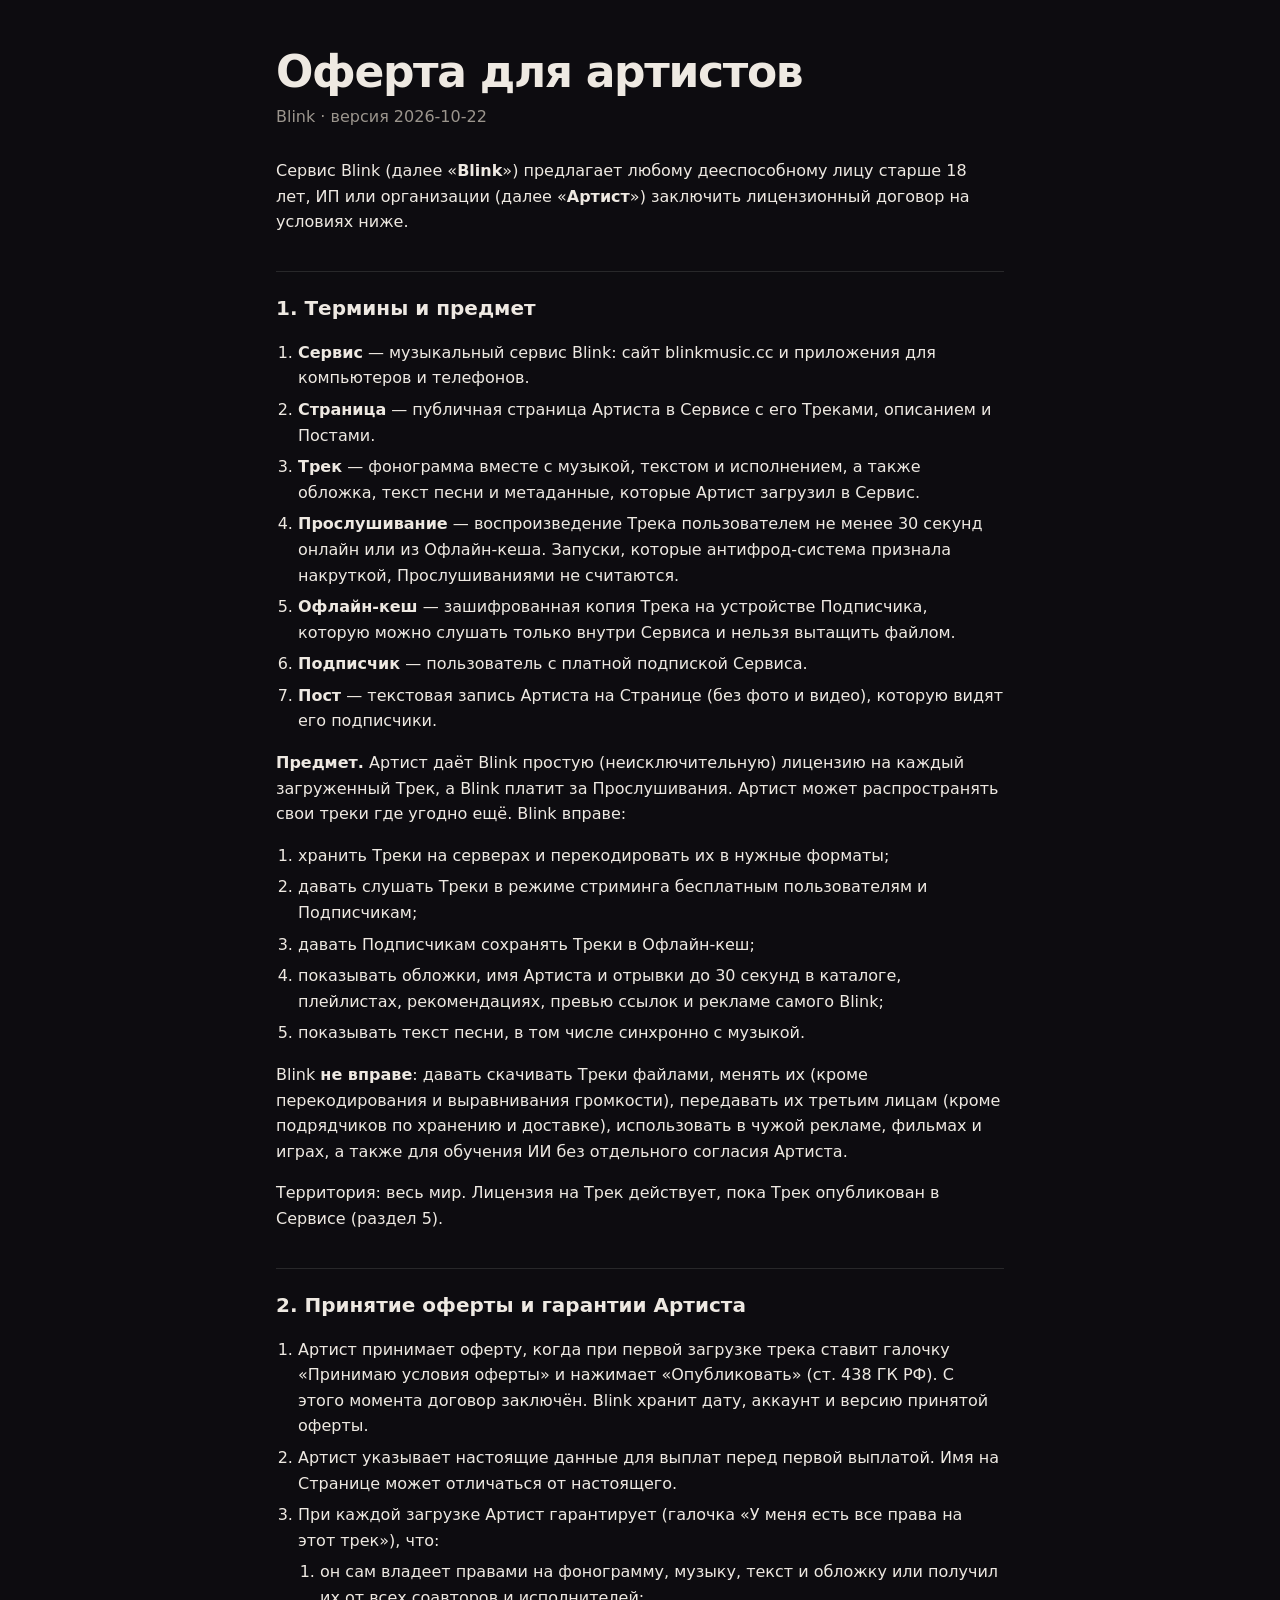
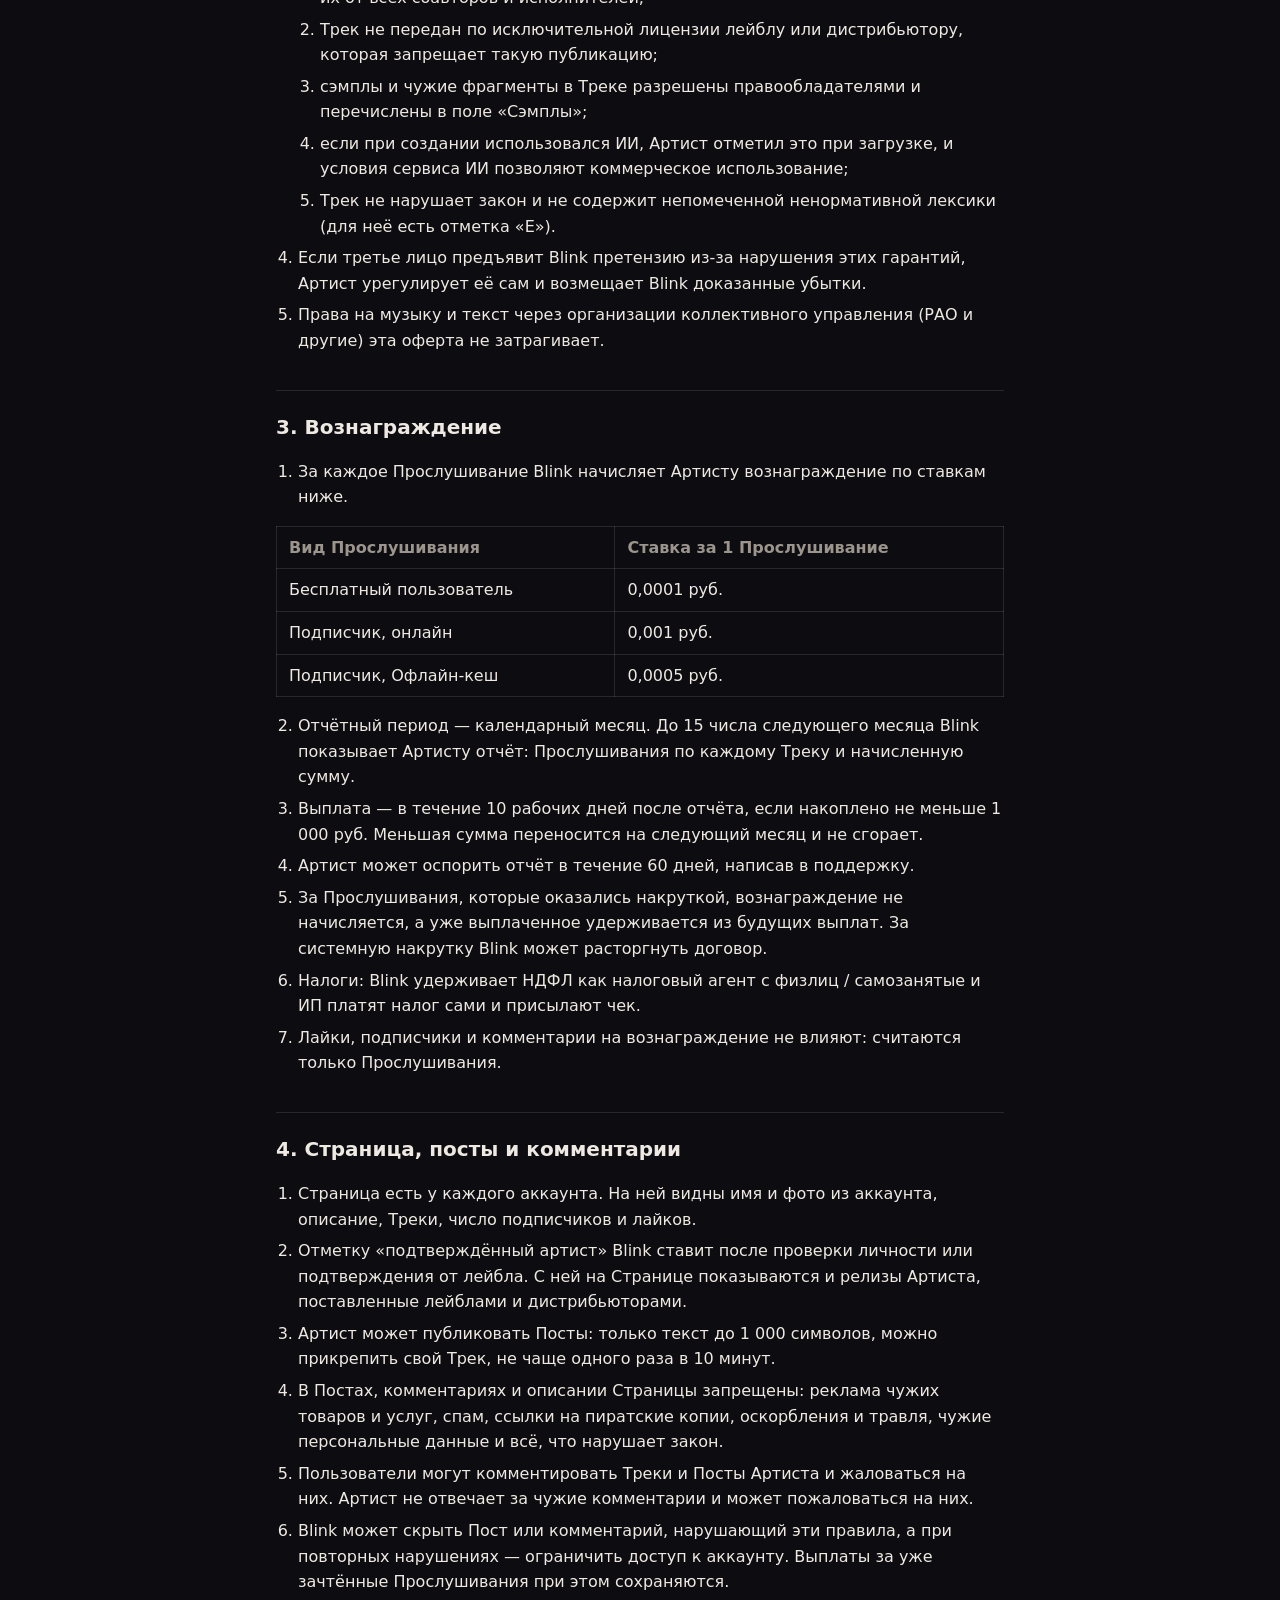
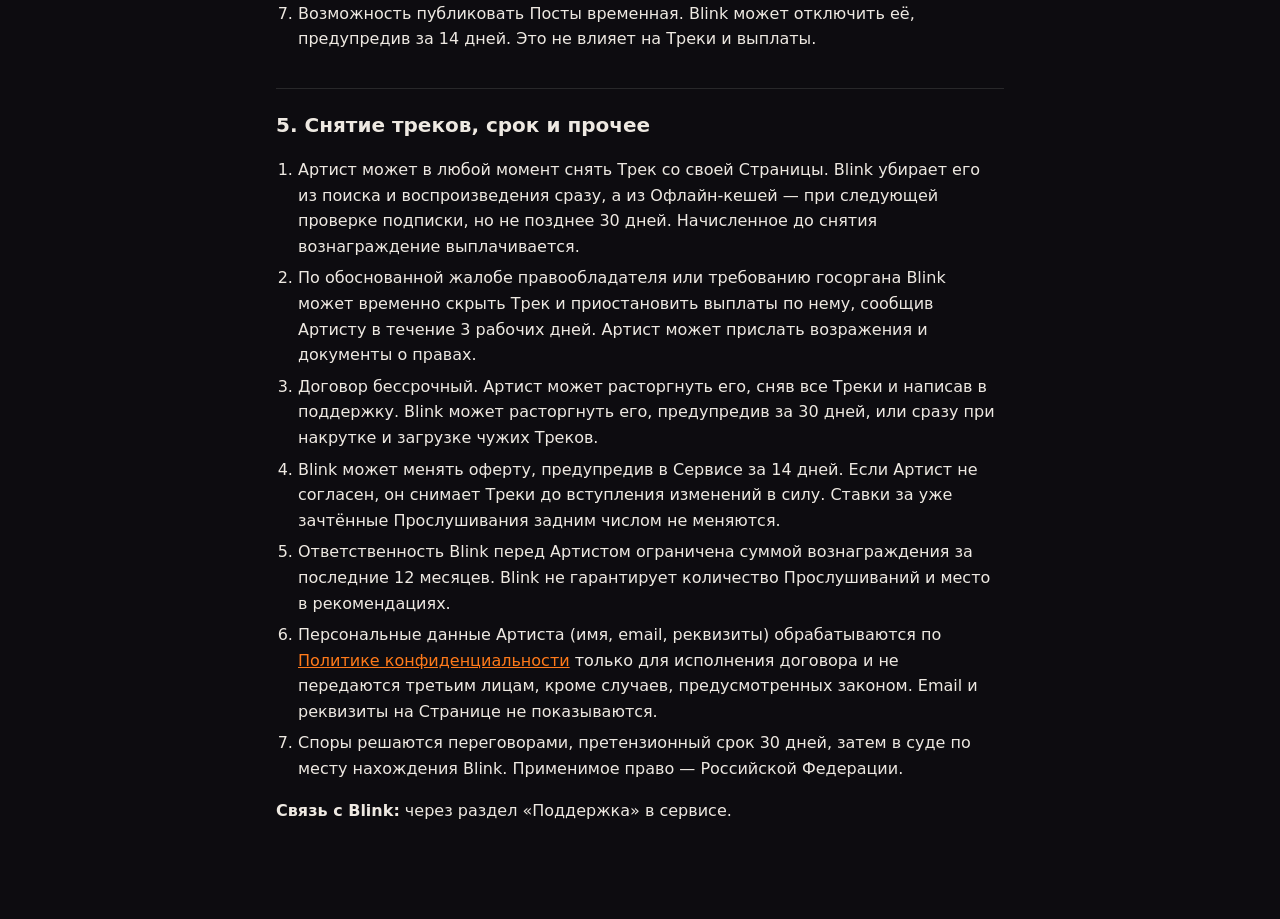
==== commit edac8877: "Blink 1.8.8" ====
--- a/offer.html
+++ b/offer.html
@@ -27,9 +27,8 @@
 <main>
 <h1>Оферта для артистов</h1>
 <div class="meta">Blink · версия 2026-10-22</div>
-<div class="draft">Черновик: значения в [квадратных скобках] ещё не заполнены.</div>
 
-<p>[Наименование оператора Blink, ИНН, ОГРН] (далее «<b>Blink</b>») предлагает любому дееспособному лицу старше 18 лет, ИП или организации (далее «<b>Артист</b>») заключить лицензионный договор на условиях ниже.</p>
+<p>Сервис Blink (далее «<b>Blink</b>») предлагает любому дееспособному лицу старше 18 лет, ИП или организации (далее «<b>Артист</b>») заключить лицензионный договор на условиях ниже.</p>
 
 <h2>1. Термины и предмет</h2>
 <ol>
@@ -50,7 +49,7 @@
   <li>показывать текст песни, в том числе синхронно с музыкой.</li>
 </ol>
 <p>Blink <b>не вправе</b>: давать скачивать Треки файлами, менять их (кроме перекодирования и выравнивания громкости), передавать их третьим лицам (кроме подрядчиков по хранению и доставке), использовать в чужой рекламе, фильмах и играх, а также для обучения ИИ без отдельного согласия Артиста.</p>
-<p>Территория: [весь мир]. Лицензия на Трек действует, пока Трек опубликован в Сервисе (раздел 5).</p>
+<p>Территория: весь мир. Лицензия на Трек действует, пока Трек опубликован в Сервисе (раздел 5).</p>
 
 <h2>2. Принятие оферты и гарантии Артиста</h2>
 <ol>
@@ -75,16 +74,16 @@
 </ol>
 <table>
   <tr><th>Вид Прослушивания</th><th>Ставка за 1 Прослушивание</th></tr>
-  <tr><td>Бесплатный пользователь</td><td>[0,0001] руб.</td></tr>
-  <tr><td>Подписчик, онлайн</td><td>[0,001] руб.</td></tr>
-  <tr><td>Подписчик, Офлайн-кеш</td><td>[0,0005] руб.</td></tr>
+  <tr><td>Бесплатный пользователь</td><td>0,0001 руб.</td></tr>
+  <tr><td>Подписчик, онлайн</td><td>0,001 руб.</td></tr>
+  <tr><td>Подписчик, Офлайн-кеш</td><td>0,0005 руб.</td></tr>
 </table>
 <ol start="2">
-  <li>Отчётный период — календарный месяц. До [15] числа следующего месяца Blink показывает Артисту отчёт: Прослушивания по каждому Треку и начисленную сумму.</li>
-  <li>Выплата — в течение [10] рабочих дней после отчёта, если накоплено не меньше [1 000] руб. Меньшая сумма переносится на следующий месяц и не сгорает.</li>
-  <li>Артист может оспорить отчёт в течение [60] дней, написав в поддержку.</li>
+  <li>Отчётный период — календарный месяц. До 15 числа следующего месяца Blink показывает Артисту отчёт: Прослушивания по каждому Треку и начисленную сумму.</li>
+  <li>Выплата — в течение 10 рабочих дней после отчёта, если накоплено не меньше 1 000 руб. Меньшая сумма переносится на следующий месяц и не сгорает.</li>
+  <li>Артист может оспорить отчёт в течение 60 дней, написав в поддержку.</li>
   <li>За Прослушивания, которые оказались накруткой, вознаграждение не начисляется, а уже выплаченное удерживается из будущих выплат. За системную накрутку Blink может расторгнуть договор.</li>
-  <li>Налоги: [Blink удерживает НДФЛ как налоговый агент с физлиц / самозанятые и ИП платят налог сами и присылают чек].</li>
+  <li>Налоги: Blink удерживает НДФЛ как налоговый агент с физлиц / самозанятые и ИП платят налог сами и присылают чек.</li>
   <li>Лайки, подписчики и комментарии на вознаграждение не влияют: считаются только Прослушивания.</li>
 </ol>
 
@@ -96,20 +95,20 @@
   <li>В Постах, комментариях и описании Страницы запрещены: реклама чужих товаров и услуг, спам, ссылки на пиратские копии, оскорбления и травля, чужие персональные данные и всё, что нарушает закон.</li>
   <li>Пользователи могут комментировать Треки и Посты Артиста и жаловаться на них. Артист не отвечает за чужие комментарии и может пожаловаться на них.</li>
   <li>Blink может скрыть Пост или комментарий, нарушающий эти правила, а при повторных нарушениях — ограничить доступ к аккаунту. Выплаты за уже зачтённые Прослушивания при этом сохраняются.</li>
-  <li>Возможность публиковать Посты временная. Blink может отключить её, предупредив за [14] дней. Это не влияет на Треки и выплаты.</li>
+  <li>Возможность публиковать Посты временная. Blink может отключить её, предупредив за 14 дней. Это не влияет на Треки и выплаты.</li>
 </ol>
 
 <h2>5. Снятие треков, срок и прочее</h2>
 <ol>
-  <li>Артист может в любой момент снять Трек со своей Страницы. Blink убирает его из поиска и воспроизведения сразу, а из Офлайн-кешей — при следующей проверке подписки, но не позднее [30] дней. Начисленное до снятия вознаграждение выплачивается.</li>
-  <li>По обоснованной жалобе правообладателя или требованию госоргана Blink может временно скрыть Трек и приостановить выплаты по нему, сообщив Артисту в течение [3] рабочих дней. Артист может прислать возражения и документы о правах.</li>
-  <li>Договор бессрочный. Артист может расторгнуть его, сняв все Треки и написав в поддержку. Blink может расторгнуть его, предупредив за [30] дней, или сразу при накрутке и загрузке чужих Треков.</li>
-  <li>Blink может менять оферту, предупредив в Сервисе за [14] дней. Если Артист не согласен, он снимает Треки до вступления изменений в силу. Ставки за уже зачтённые Прослушивания задним числом не меняются.</li>
-  <li>Ответственность Blink перед Артистом ограничена суммой вознаграждения за последние [12] месяцев. Blink не гарантирует количество Прослушиваний и место в рекомендациях.</li>
-  <li>Персональные данные Артиста (имя, email, реквизиты) обрабатываются по [Политике конфиденциальности Blink] только для исполнения договора. Email и реквизиты на Странице не показываются.</li>
-  <li>Споры решаются переговорами, претензионный срок [30] дней, затем в суде по месту нахождения Blink. Применимое право — Российской Федерации.</li>
+  <li>Артист может в любой момент снять Трек со своей Страницы. Blink убирает его из поиска и воспроизведения сразу, а из Офлайн-кешей — при следующей проверке подписки, но не позднее 30 дней. Начисленное до снятия вознаграждение выплачивается.</li>
+  <li>По обоснованной жалобе правообладателя или требованию госоргана Blink может временно скрыть Трек и приостановить выплаты по нему, сообщив Артисту в течение 3 рабочих дней. Артист может прислать возражения и документы о правах.</li>
+  <li>Договор бессрочный. Артист может расторгнуть его, сняв все Треки и написав в поддержку. Blink может расторгнуть его, предупредив за 30 дней, или сразу при накрутке и загрузке чужих Треков.</li>
+  <li>Blink может менять оферту, предупредив в Сервисе за 14 дней. Если Артист не согласен, он снимает Треки до вступления изменений в силу. Ставки за уже зачтённые Прослушивания задним числом не меняются.</li>
+  <li>Ответственность Blink перед Артистом ограничена суммой вознаграждения за последние 12 месяцев. Blink не гарантирует количество Прослушиваний и место в рекомендациях.</li>
+  <li>Персональные данные Артиста (имя, email, реквизиты) обрабатываются по <a href="/privacy.html">Политике конфиденциальности</a> только для исполнения договора и не передаются третьим лицам, кроме случаев, предусмотренных законом. Email и реквизиты на Странице не показываются.</li>
+  <li>Споры решаются переговорами, претензионный срок 30 дней, затем в суде по месту нахождения Blink. Применимое право — Российской Федерации.</li>
 </ol>
-<p><b>Реквизиты Blink:</b> [наименование, ИНН, ОГРН, адрес, email поддержки].</p>
+<p><b>Связь с Blink:</b> через раздел «Поддержка» в сервисе.</p>
 </main>
 </body>
 </html>
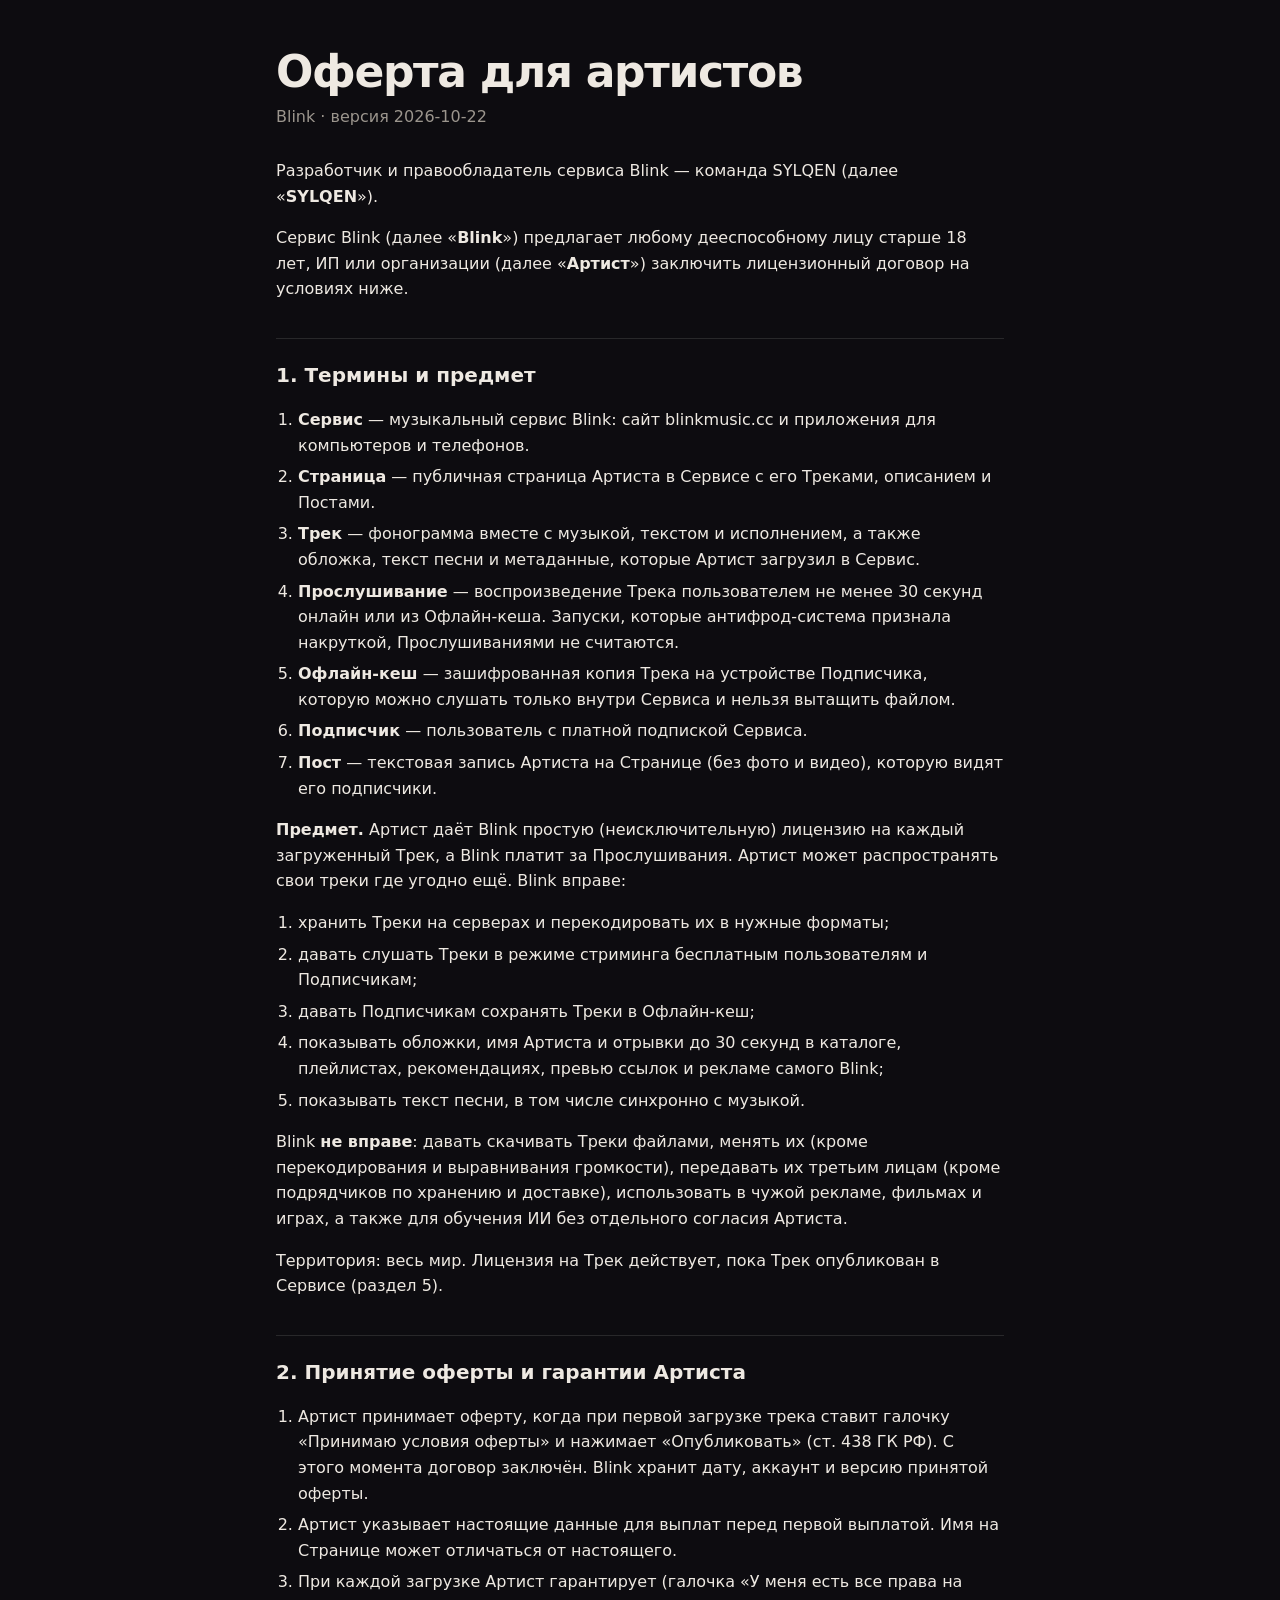
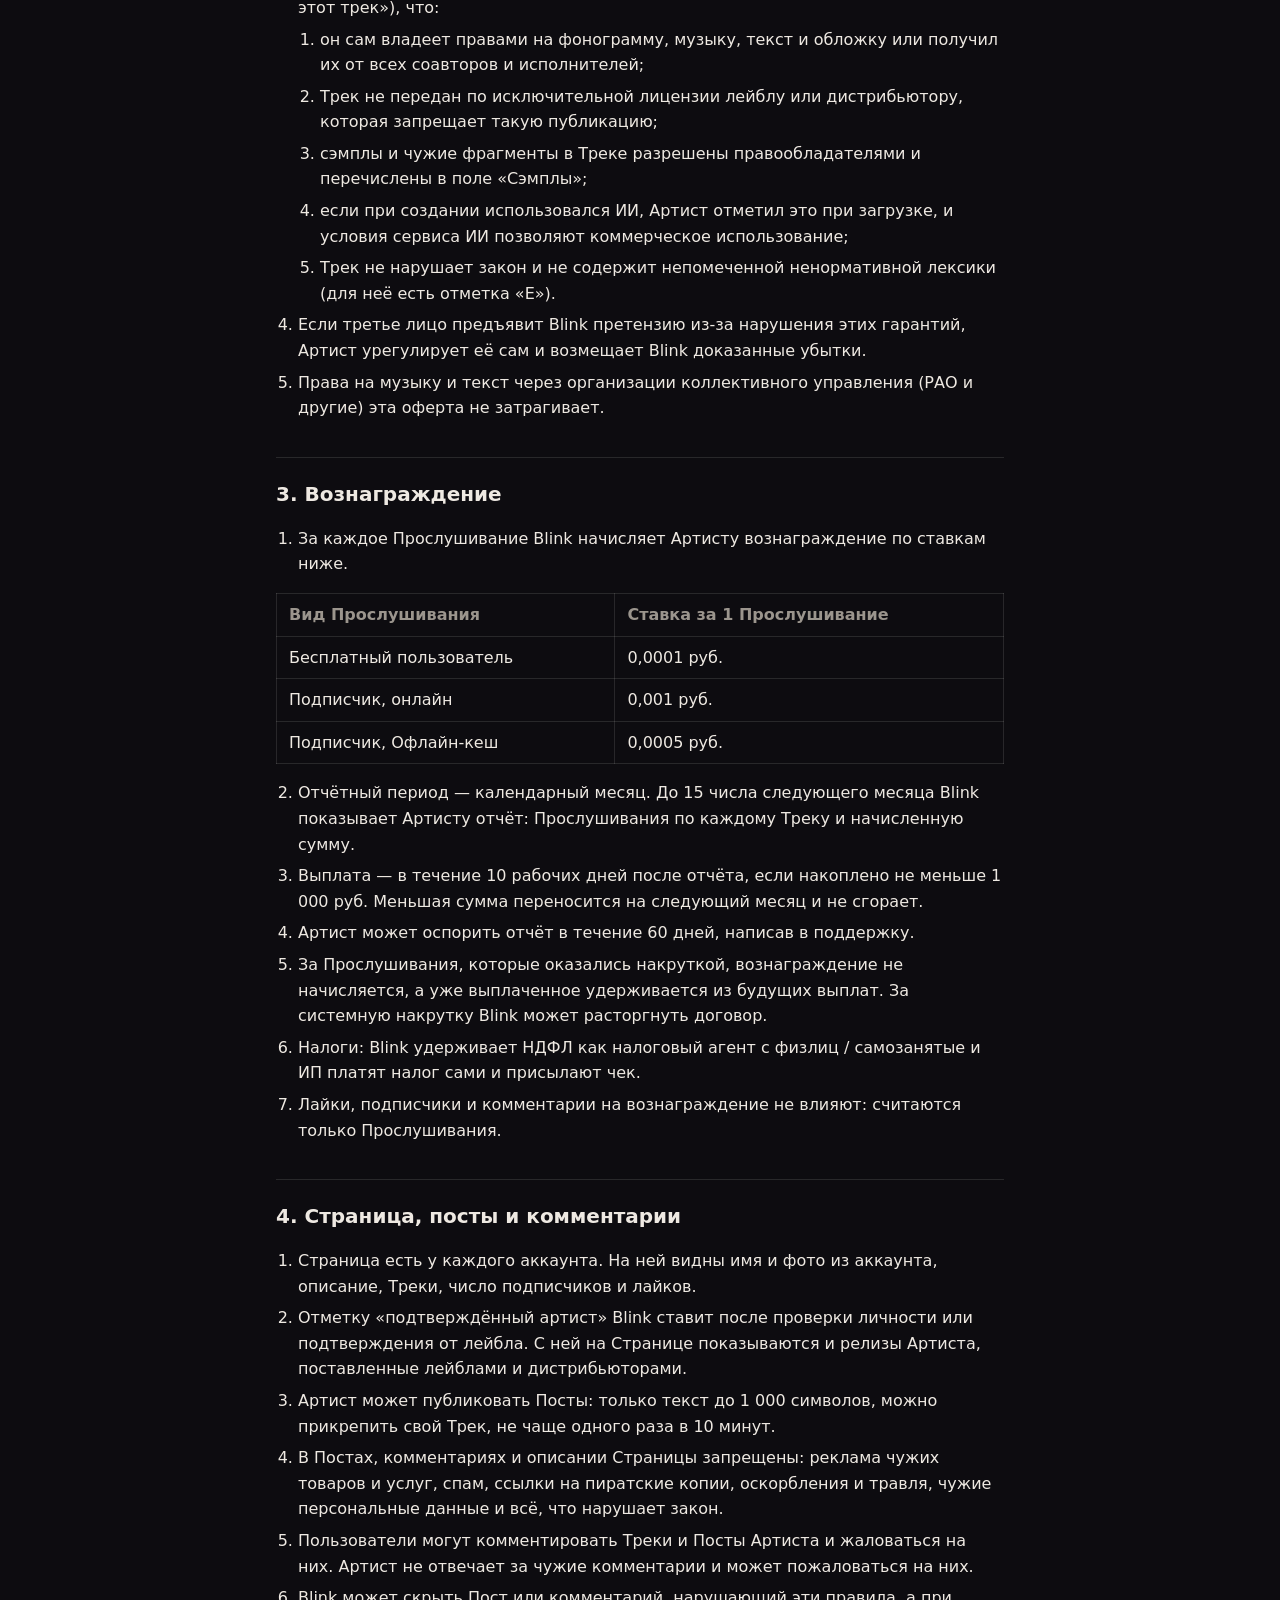
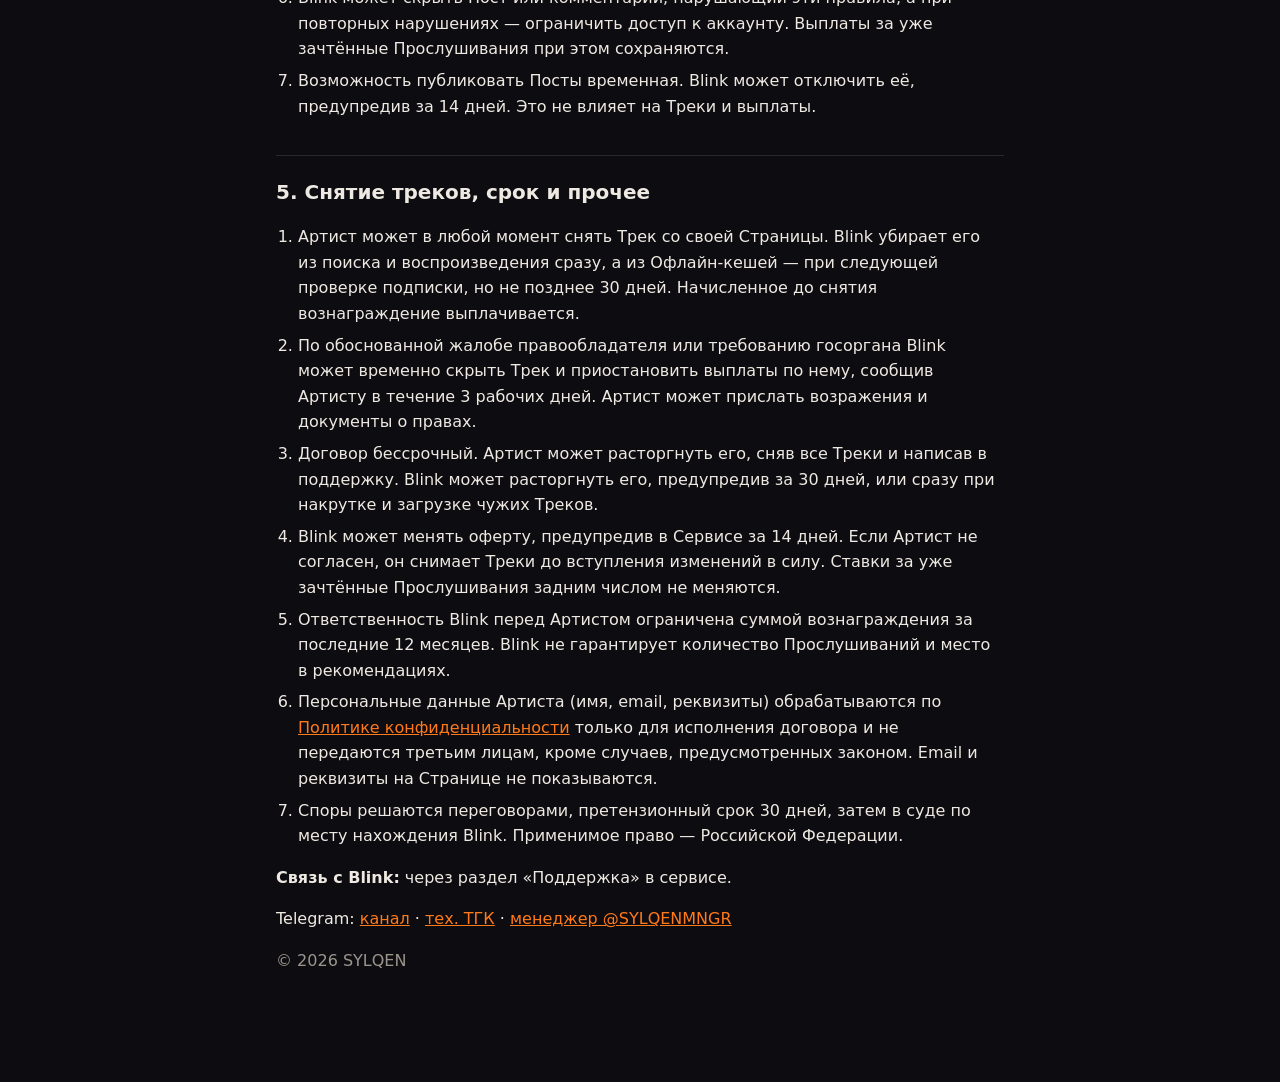
==== commit 34e6a8db: "Blink 1.9.8" ====
--- a/offer.html
+++ b/offer.html
@@ -27,6 +27,8 @@
 <main>
 <h1>Оферта для артистов</h1>
 <div class="meta">Blink · версия 2026-10-22</div>
+
+<p>Разработчик и правообладатель сервиса Blink — команда SYLQEN (далее «<b>SYLQEN</b>»).</p>
 
 <p>Сервис Blink (далее «<b>Blink</b>») предлагает любому дееспособному лицу старше 18 лет, ИП или организации (далее «<b>Артист</b>») заключить лицензионный договор на условиях ниже.</p>
 
@@ -109,6 +111,8 @@
   <li>Споры решаются переговорами, претензионный срок 30 дней, затем в суде по месту нахождения Blink. Применимое право — Российской Федерации.</li>
 </ol>
 <p><b>Связь с Blink:</b> через раздел «Поддержка» в сервисе.</p>
+<p>Telegram: <a href="https://t.me/blinkmusic_live">канал</a> · <a href="https://t.me/blinkmusic_commits">тех. ТГК</a> · <a href="https://t.me/SYLQENMNGR">менеджер @SYLQENMNGR</a></p>
+<p class="meta">© 2026 SYLQEN</p>
 </main>
 </body>
 </html>
